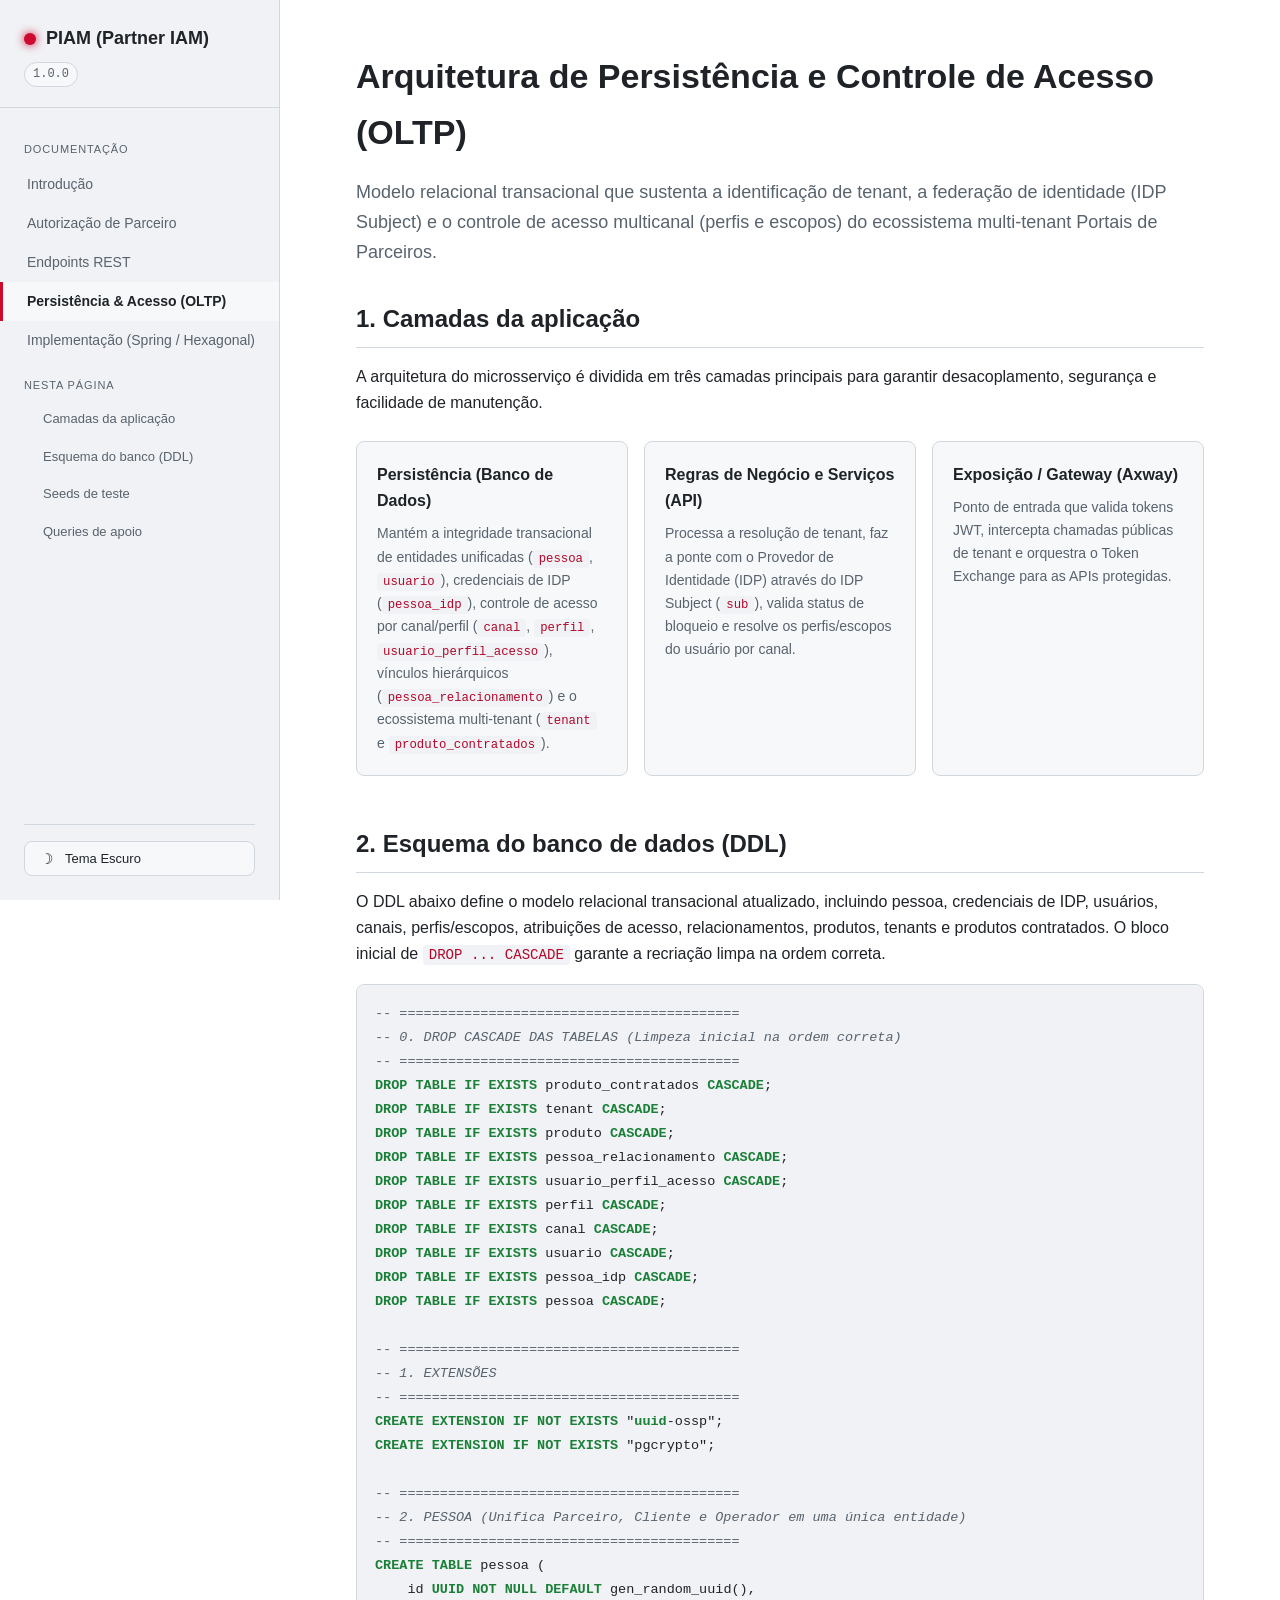
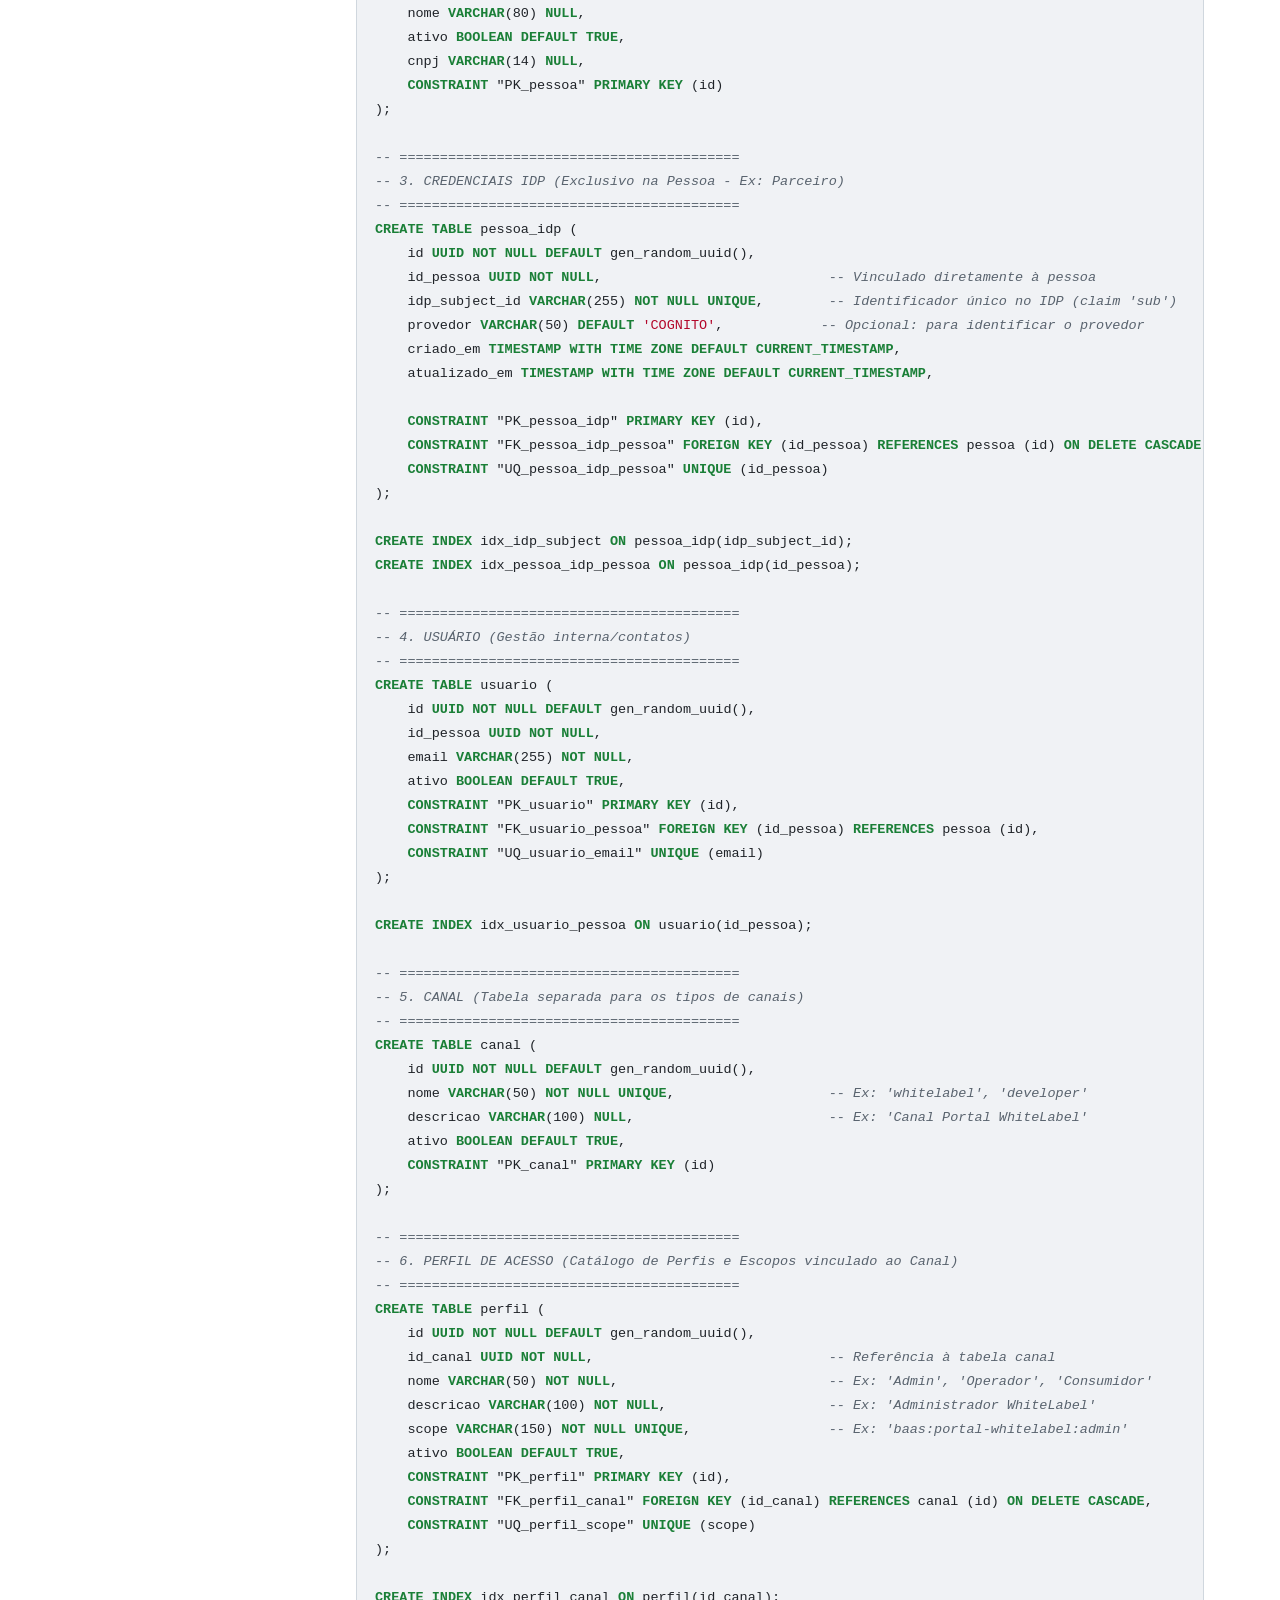
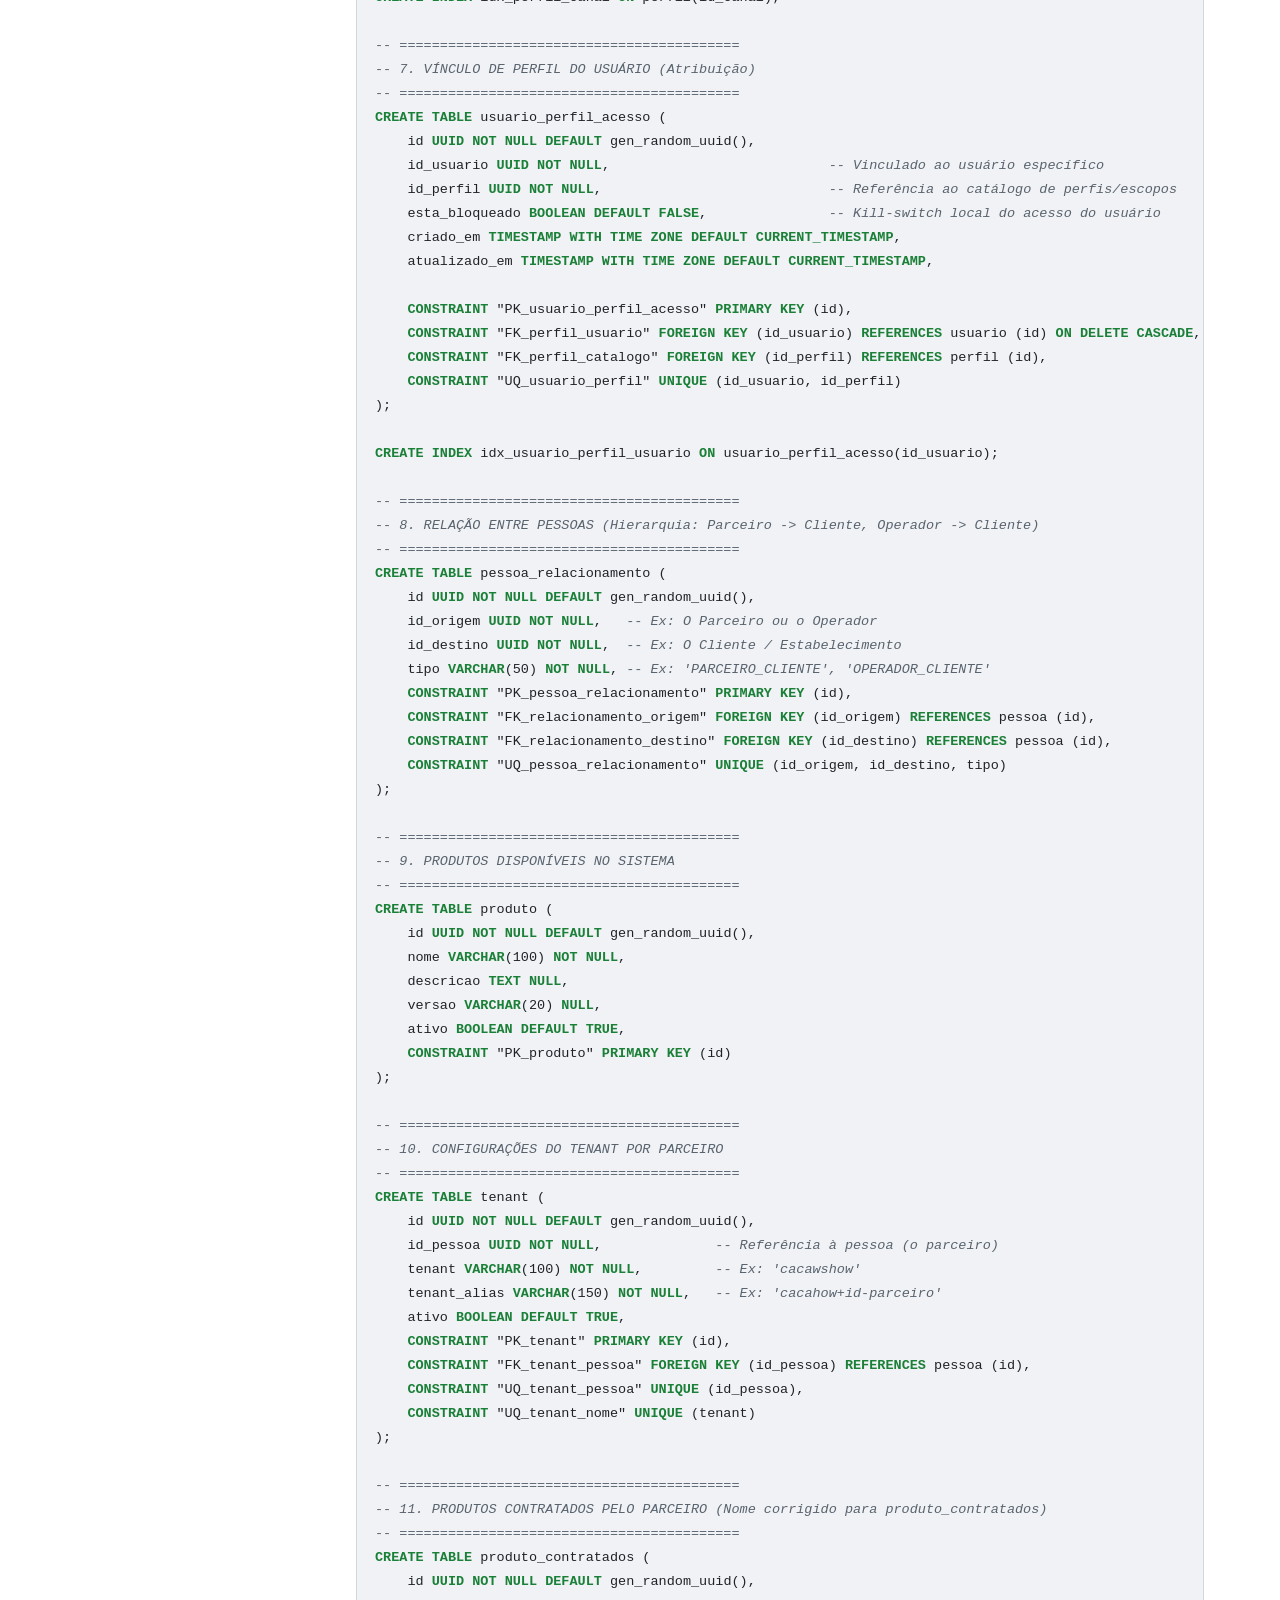
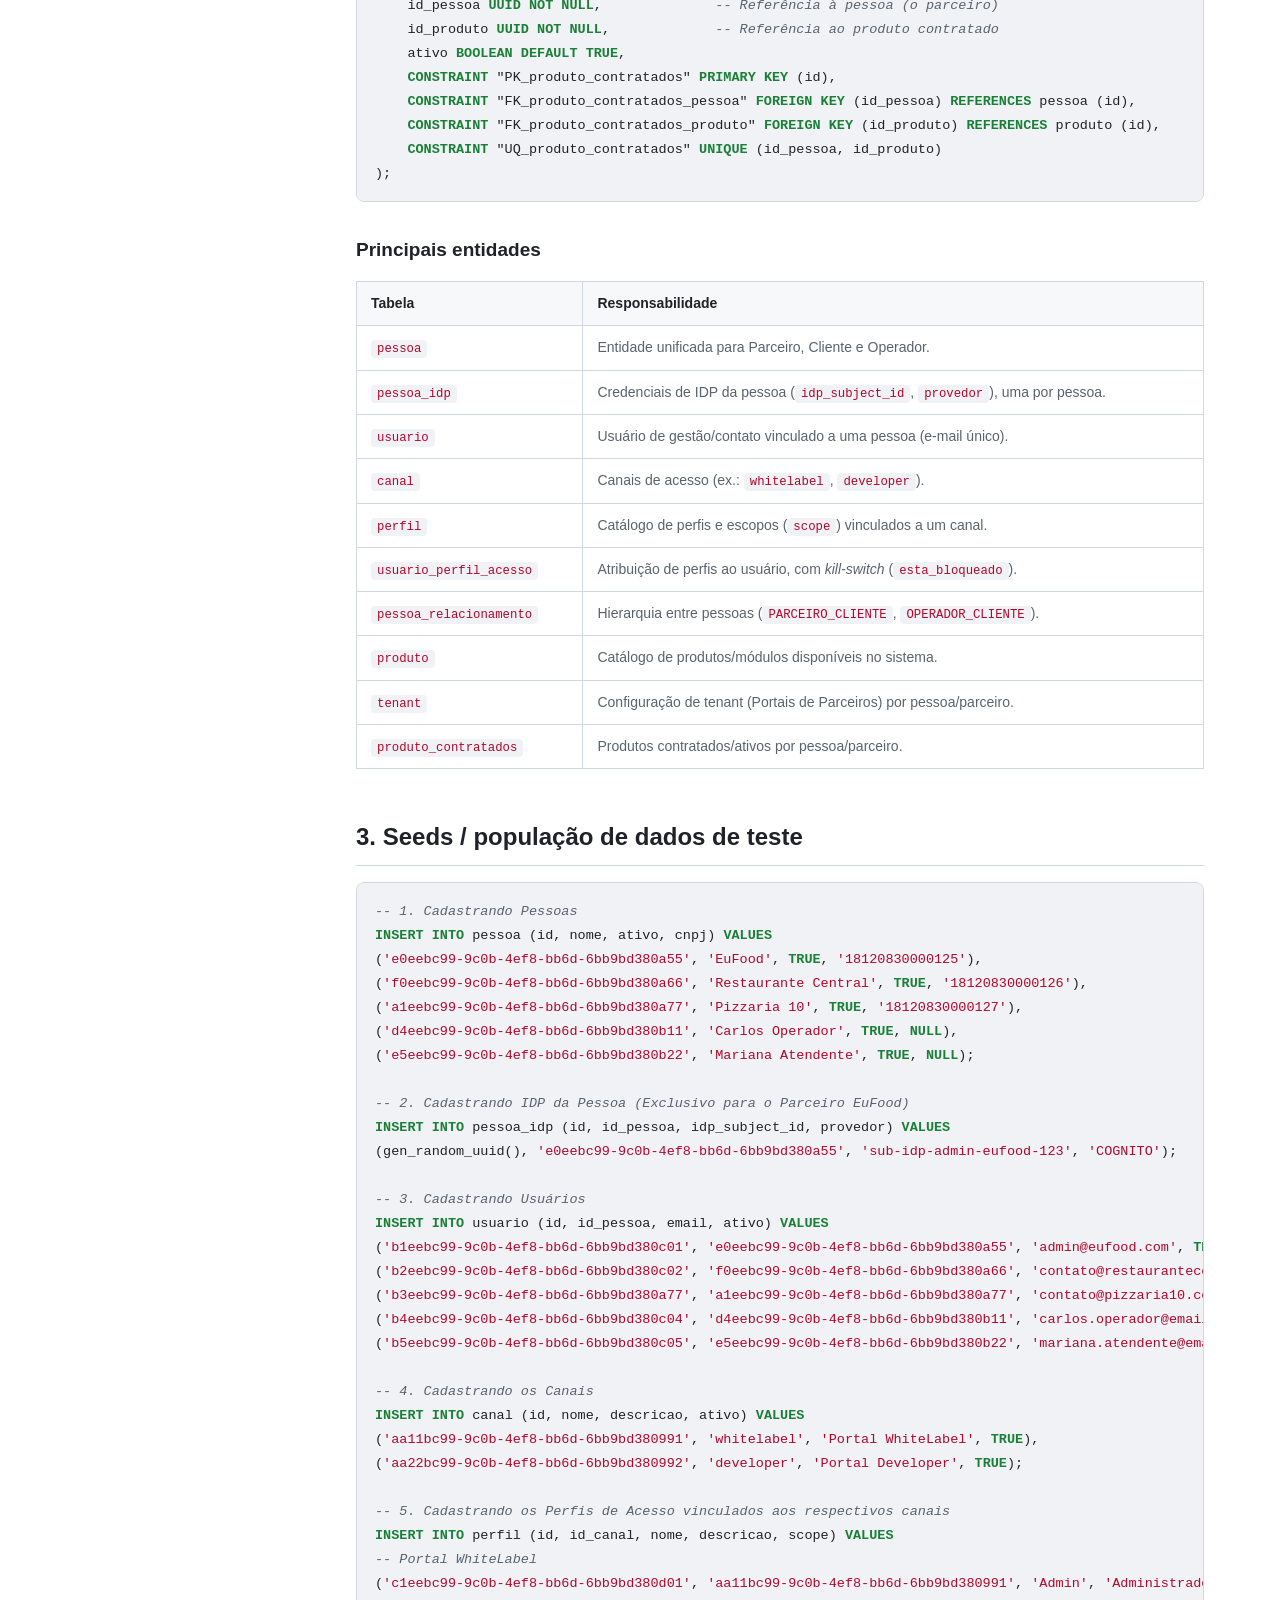
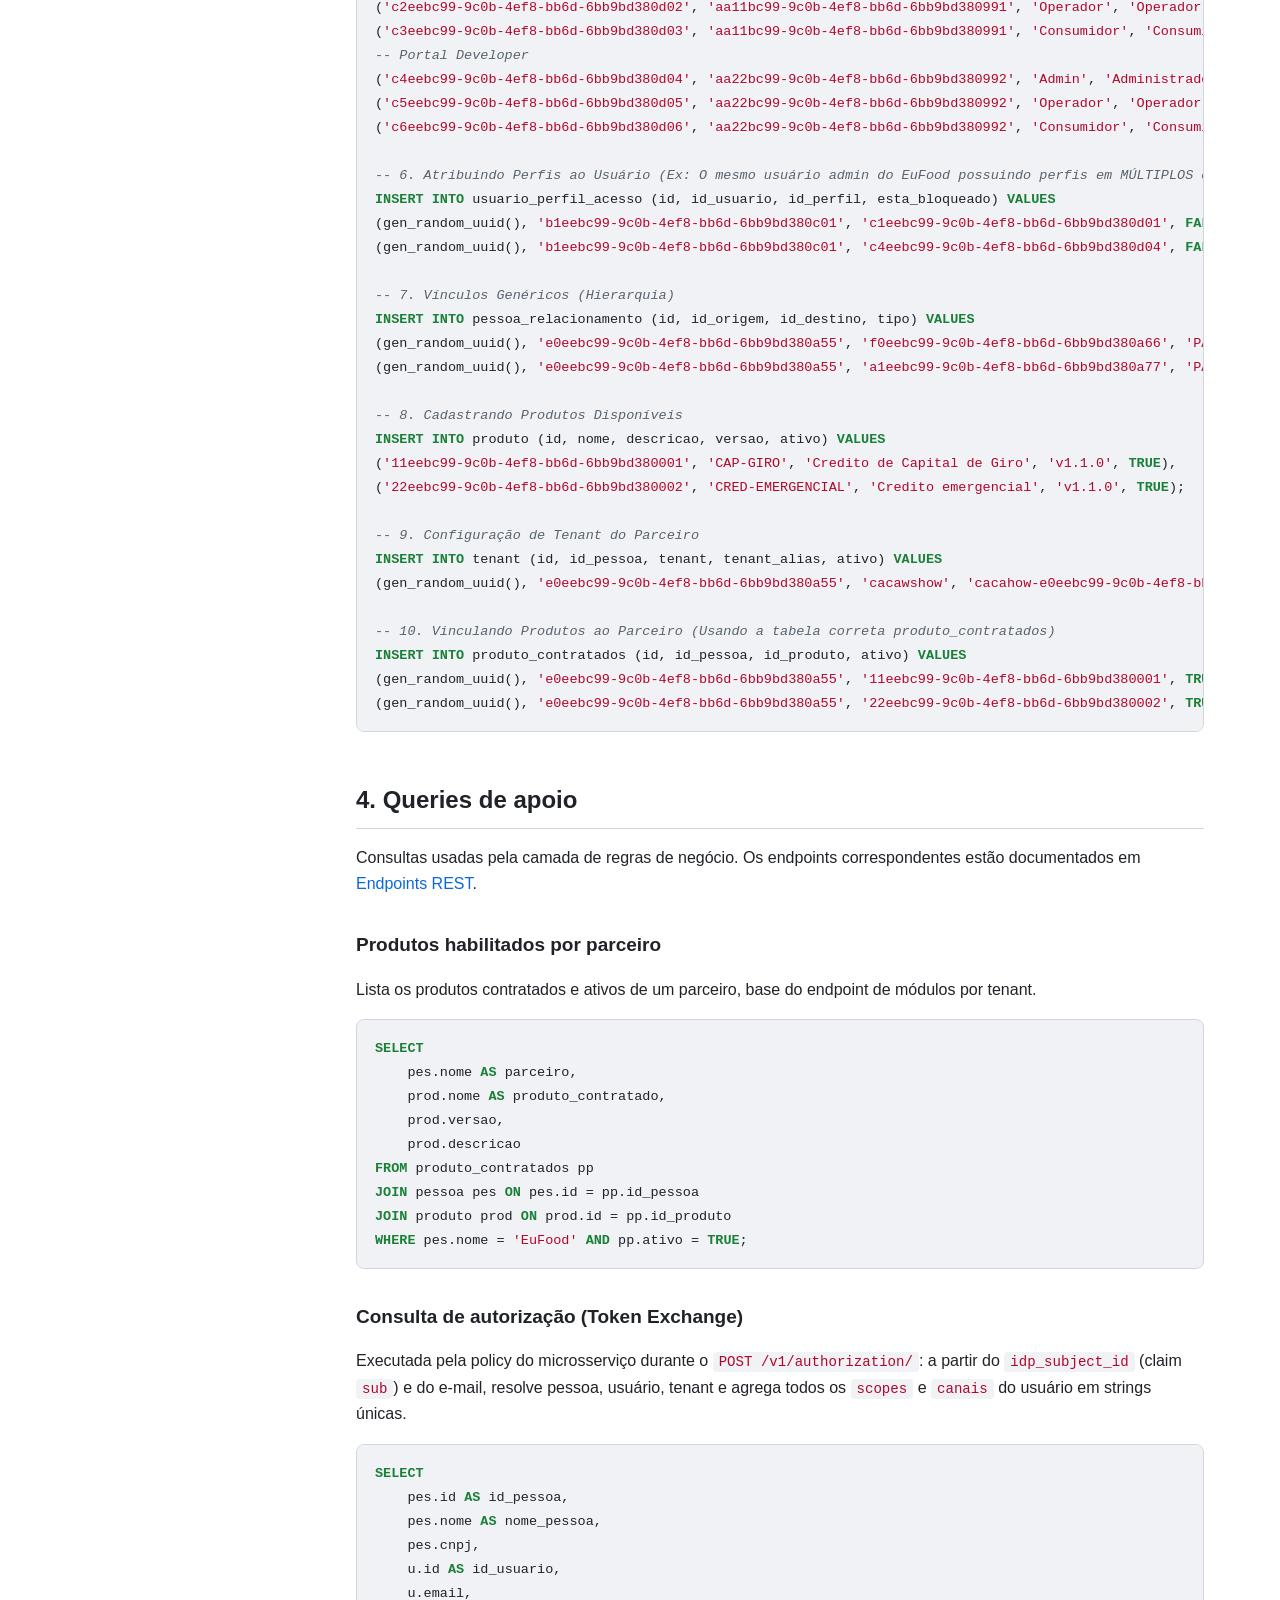
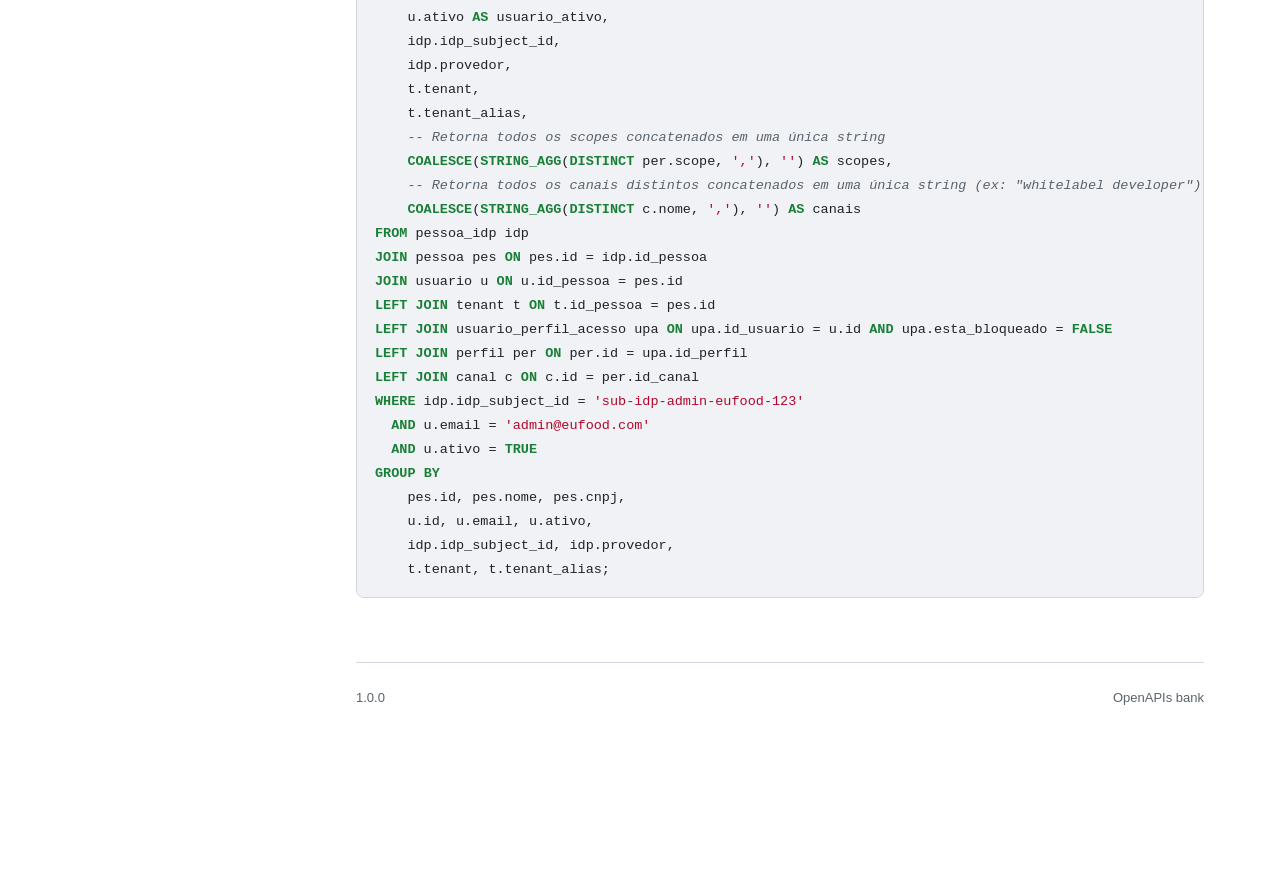
==== arquitetura.html @ 302bf830 "FEAT(INIT)" ====
<!DOCTYPE html>
<html lang="pt-BR">
<head>
    <meta charset="UTF-8">
    <meta name="viewport" content="width=device-width, initial-scale=1.0">
    <title>PIAM (Partner IAM) · Persistência &amp; Acesso (OLTP)</title>
    <script>
        (function () {
            try {
                var t = localStorage.getItem("piam-theme");
                if (!t) t = window.matchMedia("(prefers-color-scheme: dark)").matches ? "dark" : "light";
                document.documentElement.setAttribute("data-theme", t);
            } catch (e) {
                document.documentElement.setAttribute("data-theme", "dark");
            }
        })();
    </script>
    <link rel="stylesheet" href="assets/style.css">
</head>
<body>
<div class="layout">

    <!-- ================= SIDEBAR ================= -->
    <aside class="sidebar">
        <div class="brand">
            <h1><span class="dot"></span> PIAM (Partner IAM)</h1>
            <span class="ver">1.0.0</span>
        </div>
        <nav>
            <div class="group-title">Documentação</div>
            <a href="index.html">Introdução</a>
            <a href="autorizacao.html">Autorização de Parceiro</a>
            <a href="endpoints.html">Endpoints REST</a>
            <a href="arquitetura.html" class="active">Persistência &amp; Acesso (OLTP)</a>
            <a href="implementacao.html">Implementação (Spring / Hexagonal)</a>

            <div class="group-title">Nesta página</div>
            <a href="#camadas" class="sub">Camadas da aplicação</a>
            <a href="#persistencia" class="sub">Esquema do banco (DDL)</a>
            <a href="#seeds" class="sub">Seeds de teste</a>
            <a href="#queries" class="sub">Queries de apoio</a>
        </nav>
        <div class="theme-switch">
            <button type="button" class="theme-toggle" data-theme-toggle aria-pressed="false">
                <span class="icon" data-theme-icon aria-hidden="true">&#9790;</span>
                <span class="label">Tema <span data-theme-label>Escuro</span></span>
            </button>
        </div>
    </aside>

    <!-- ================= CONTEÚDO ================= -->
    <main class="content">
        <h1>Arquitetura de Persistência e Controle de Acesso (OLTP)</h1>
        <p class="lead">
            Modelo relacional transacional que sustenta a identificação de tenant, a federação de
            identidade (IDP Subject) e o controle de acesso multicanal (perfis e escopos) do
            ecossistema multi-tenant Portais de Parceiros.
        </p>

        <!-- ---------- Camadas ---------- -->
        <h2 id="camadas">1. Camadas da aplicação</h2>
        <p>
            A arquitetura do microsserviço é dividida em três camadas principais para garantir
            desacoplamento, segurança e facilidade de manutenção.
        </p>
        <div class="cards">
            <div class="card">
                <h3>Persistência (Banco de Dados)</h3>
                <p>Mantém a integridade transacional de entidades unificadas
                (<code>pessoa</code>, <code>usuario</code>), credenciais de IDP
                (<code>pessoa_idp</code>), controle de acesso por canal/perfil
                (<code>canal</code>, <code>perfil</code>, <code>usuario_perfil_acesso</code>),
                vínculos hierárquicos (<code>pessoa_relacionamento</code>) e o ecossistema
                multi-tenant (<code>tenant</code> e <code>produto_contratados</code>).</p>
            </div>
            <div class="card">
                <h3>Regras de Negócio e Serviços (API)</h3>
                <p>Processa a resolução de tenant, faz a ponte com o Provedor de Identidade (IDP)
                através do IDP Subject (<code>sub</code>), valida status de bloqueio e resolve os
                perfis/escopos do usuário por canal.</p>
            </div>
            <div class="card">
                <h3>Exposição / Gateway (Axway)</h3>
                <p>Ponto de entrada que valida tokens JWT, intercepta chamadas públicas de tenant e
                orquestra o Token Exchange para as APIs protegidas.</p>
            </div>
        </div>

        <!-- ---------- DDL ---------- -->
        <h2 id="persistencia">2. Esquema do banco de dados (DDL)</h2>
        <p>
            O DDL abaixo define o modelo relacional transacional atualizado, incluindo pessoa,
            credenciais de IDP, usuários, canais, perfis/escopos, atribuições de acesso,
            relacionamentos, produtos, tenants e produtos contratados. O bloco inicial de
            <code>DROP ... CASCADE</code> garante a recriação limpa na ordem correta.
        </p>
        <pre><code class="language-sql">-- ==========================================
-- 0. DROP CASCADE DAS TABELAS (Limpeza inicial na ordem correta)
-- ==========================================
DROP TABLE IF EXISTS produto_contratados CASCADE;
DROP TABLE IF EXISTS tenant CASCADE;
DROP TABLE IF EXISTS produto CASCADE;
DROP TABLE IF EXISTS pessoa_relacionamento CASCADE;
DROP TABLE IF EXISTS usuario_perfil_acesso CASCADE;
DROP TABLE IF EXISTS perfil CASCADE;
DROP TABLE IF EXISTS canal CASCADE;
DROP TABLE IF EXISTS usuario CASCADE;
DROP TABLE IF EXISTS pessoa_idp CASCADE;
DROP TABLE IF EXISTS pessoa CASCADE;

-- ==========================================
-- 1. EXTENSÕES
-- ==========================================
CREATE EXTENSION IF NOT EXISTS "uuid-ossp";
CREATE EXTENSION IF NOT EXISTS "pgcrypto";

-- ==========================================
-- 2. PESSOA (Unifica Parceiro, Cliente e Operador em uma única entidade)
-- ==========================================
CREATE TABLE pessoa (
    id UUID NOT NULL DEFAULT gen_random_uuid(),
    nome VARCHAR(80) NULL,
    ativo BOOLEAN DEFAULT TRUE,
    cnpj VARCHAR(14) NULL,
    CONSTRAINT "PK_pessoa" PRIMARY KEY (id)
);

-- ==========================================
-- 3. CREDENCIAIS IDP (Exclusivo na Pessoa - Ex: Parceiro)
-- ==========================================
CREATE TABLE pessoa_idp (
    id UUID NOT NULL DEFAULT gen_random_uuid(),
    id_pessoa UUID NOT NULL,                            -- Vinculado diretamente à pessoa
    idp_subject_id VARCHAR(255) NOT NULL UNIQUE,        -- Identificador único no IDP (claim 'sub')
    provedor VARCHAR(50) DEFAULT 'COGNITO',            -- Opcional: para identificar o provedor
    criado_em TIMESTAMP WITH TIME ZONE DEFAULT CURRENT_TIMESTAMP,
    atualizado_em TIMESTAMP WITH TIME ZONE DEFAULT CURRENT_TIMESTAMP,

    CONSTRAINT "PK_pessoa_idp" PRIMARY KEY (id),
    CONSTRAINT "FK_pessoa_idp_pessoa" FOREIGN KEY (id_pessoa) REFERENCES pessoa (id) ON DELETE CASCADE,
    CONSTRAINT "UQ_pessoa_idp_pessoa" UNIQUE (id_pessoa)
);

CREATE INDEX idx_idp_subject ON pessoa_idp(idp_subject_id);
CREATE INDEX idx_pessoa_idp_pessoa ON pessoa_idp(id_pessoa);

-- ==========================================
-- 4. USUÁRIO (Gestão interna/contatos)
-- ==========================================
CREATE TABLE usuario (
    id UUID NOT NULL DEFAULT gen_random_uuid(),
    id_pessoa UUID NOT NULL,
    email VARCHAR(255) NOT NULL,
    ativo BOOLEAN DEFAULT TRUE,
    CONSTRAINT "PK_usuario" PRIMARY KEY (id),
    CONSTRAINT "FK_usuario_pessoa" FOREIGN KEY (id_pessoa) REFERENCES pessoa (id),
    CONSTRAINT "UQ_usuario_email" UNIQUE (email)
);

CREATE INDEX idx_usuario_pessoa ON usuario(id_pessoa);

-- ==========================================
-- 5. CANAL (Tabela separada para os tipos de canais)
-- ==========================================
CREATE TABLE canal (
    id UUID NOT NULL DEFAULT gen_random_uuid(),
    nome VARCHAR(50) NOT NULL UNIQUE,                   -- Ex: 'whitelabel', 'developer'
    descricao VARCHAR(100) NULL,                        -- Ex: 'Canal Portal WhiteLabel'
    ativo BOOLEAN DEFAULT TRUE,
    CONSTRAINT "PK_canal" PRIMARY KEY (id)
);

-- ==========================================
-- 6. PERFIL DE ACESSO (Catálogo de Perfis e Escopos vinculado ao Canal)
-- ==========================================
CREATE TABLE perfil (
    id UUID NOT NULL DEFAULT gen_random_uuid(),
    id_canal UUID NOT NULL,                             -- Referência à tabela canal
    nome VARCHAR(50) NOT NULL,                          -- Ex: 'Admin', 'Operador', 'Consumidor'
    descricao VARCHAR(100) NOT NULL,                    -- Ex: 'Administrador WhiteLabel'
    scope VARCHAR(150) NOT NULL UNIQUE,                 -- Ex: 'baas:portal-whitelabel:admin'
    ativo BOOLEAN DEFAULT TRUE,
    CONSTRAINT "PK_perfil" PRIMARY KEY (id),
    CONSTRAINT "FK_perfil_canal" FOREIGN KEY (id_canal) REFERENCES canal (id) ON DELETE CASCADE,
    CONSTRAINT "UQ_perfil_scope" UNIQUE (scope)
);

CREATE INDEX idx_perfil_canal ON perfil(id_canal);

-- ==========================================
-- 7. VÍNCULO DE PERFIL DO USUÁRIO (Atribuição)
-- ==========================================
CREATE TABLE usuario_perfil_acesso (
    id UUID NOT NULL DEFAULT gen_random_uuid(),
    id_usuario UUID NOT NULL,                           -- Vinculado ao usuário específico
    id_perfil UUID NOT NULL,                            -- Referência ao catálogo de perfis/escopos
    esta_bloqueado BOOLEAN DEFAULT FALSE,               -- Kill-switch local do acesso do usuário
    criado_em TIMESTAMP WITH TIME ZONE DEFAULT CURRENT_TIMESTAMP,
    atualizado_em TIMESTAMP WITH TIME ZONE DEFAULT CURRENT_TIMESTAMP,

    CONSTRAINT "PK_usuario_perfil_acesso" PRIMARY KEY (id),
    CONSTRAINT "FK_perfil_usuario" FOREIGN KEY (id_usuario) REFERENCES usuario (id) ON DELETE CASCADE,
    CONSTRAINT "FK_perfil_catalogo" FOREIGN KEY (id_perfil) REFERENCES perfil (id),
    CONSTRAINT "UQ_usuario_perfil" UNIQUE (id_usuario, id_perfil)
);

CREATE INDEX idx_usuario_perfil_usuario ON usuario_perfil_acesso(id_usuario);

-- ==========================================
-- 8. RELAÇÃO ENTRE PESSOAS (Hierarquia: Parceiro -> Cliente, Operador -> Cliente)
-- ==========================================
CREATE TABLE pessoa_relacionamento (
    id UUID NOT NULL DEFAULT gen_random_uuid(),
    id_origem UUID NOT NULL,   -- Ex: O Parceiro ou o Operador
    id_destino UUID NOT NULL,  -- Ex: O Cliente / Estabelecimento
    tipo VARCHAR(50) NOT NULL, -- Ex: 'PARCEIRO_CLIENTE', 'OPERADOR_CLIENTE'
    CONSTRAINT "PK_pessoa_relacionamento" PRIMARY KEY (id),
    CONSTRAINT "FK_relacionamento_origem" FOREIGN KEY (id_origem) REFERENCES pessoa (id),
    CONSTRAINT "FK_relacionamento_destino" FOREIGN KEY (id_destino) REFERENCES pessoa (id),
    CONSTRAINT "UQ_pessoa_relacionamento" UNIQUE (id_origem, id_destino, tipo)
);

-- ==========================================
-- 9. PRODUTOS DISPONÍVEIS NO SISTEMA
-- ==========================================
CREATE TABLE produto (
    id UUID NOT NULL DEFAULT gen_random_uuid(),
    nome VARCHAR(100) NOT NULL,
    descricao TEXT NULL,
    versao VARCHAR(20) NULL,
    ativo BOOLEAN DEFAULT TRUE,
    CONSTRAINT "PK_produto" PRIMARY KEY (id)
);

-- ==========================================
-- 10. CONFIGURAÇÕES DO TENANT POR PARCEIRO
-- ==========================================
CREATE TABLE tenant (
    id UUID NOT NULL DEFAULT gen_random_uuid(),
    id_pessoa UUID NOT NULL,              -- Referência à pessoa (o parceiro)
    tenant VARCHAR(100) NOT NULL,         -- Ex: 'cacawshow'
    tenant_alias VARCHAR(150) NOT NULL,   -- Ex: 'cacahow+id-parceiro'
    ativo BOOLEAN DEFAULT TRUE,
    CONSTRAINT "PK_tenant" PRIMARY KEY (id),
    CONSTRAINT "FK_tenant_pessoa" FOREIGN KEY (id_pessoa) REFERENCES pessoa (id),
    CONSTRAINT "UQ_tenant_pessoa" UNIQUE (id_pessoa),
    CONSTRAINT "UQ_tenant_nome" UNIQUE (tenant)
);

-- ==========================================
-- 11. PRODUTOS CONTRATADOS PELO PARCEIRO (Nome corrigido para produto_contratados)
-- ==========================================
CREATE TABLE produto_contratados (
    id UUID NOT NULL DEFAULT gen_random_uuid(),
    id_pessoa UUID NOT NULL,              -- Referência à pessoa (o parceiro)
    id_produto UUID NOT NULL,             -- Referência ao produto contratado
    ativo BOOLEAN DEFAULT TRUE,
    CONSTRAINT "PK_produto_contratados" PRIMARY KEY (id),
    CONSTRAINT "FK_produto_contratados_pessoa" FOREIGN KEY (id_pessoa) REFERENCES pessoa (id),
    CONSTRAINT "FK_produto_contratados_produto" FOREIGN KEY (id_produto) REFERENCES produto (id),
    CONSTRAINT "UQ_produto_contratados" UNIQUE (id_pessoa, id_produto)
);</code></pre>

        <h3>Principais entidades</h3>
        <table>
            <thead><tr><th>Tabela</th><th>Responsabilidade</th></tr></thead>
            <tbody>
                <tr><td><code>pessoa</code></td><td>Entidade unificada para Parceiro, Cliente e Operador.</td></tr>
                <tr><td><code>pessoa_idp</code></td><td>Credenciais de IDP da pessoa (<code>idp_subject_id</code>, <code>provedor</code>), uma por pessoa.</td></tr>
                <tr><td><code>usuario</code></td><td>Usuário de gestão/contato vinculado a uma pessoa (e-mail único).</td></tr>
                <tr><td><code>canal</code></td><td>Canais de acesso (ex.: <code>whitelabel</code>, <code>developer</code>).</td></tr>
                <tr><td><code>perfil</code></td><td>Catálogo de perfis e escopos (<code>scope</code>) vinculados a um canal.</td></tr>
                <tr><td><code>usuario_perfil_acesso</code></td><td>Atribuição de perfis ao usuário, com <em>kill-switch</em> (<code>esta_bloqueado</code>).</td></tr>
                <tr><td><code>pessoa_relacionamento</code></td><td>Hierarquia entre pessoas (<code>PARCEIRO_CLIENTE</code>, <code>OPERADOR_CLIENTE</code>).</td></tr>
                <tr><td><code>produto</code></td><td>Catálogo de produtos/módulos disponíveis no sistema.</td></tr>
                <tr><td><code>tenant</code></td><td>Configuração de tenant (Portais de Parceiros) por pessoa/parceiro.</td></tr>
                <tr><td><code>produto_contratados</code></td><td>Produtos contratados/ativos por pessoa/parceiro.</td></tr>
            </tbody>
        </table>

        <!-- ---------- Seeds ---------- -->
        <h2 id="seeds">3. Seeds / população de dados de teste</h2>
        <pre><code class="language-sql">-- 1. Cadastrando Pessoas
INSERT INTO pessoa (id, nome, ativo, cnpj) VALUES
('e0eebc99-9c0b-4ef8-bb6d-6bb9bd380a55', 'EuFood', TRUE, '18120830000125'),
('f0eebc99-9c0b-4ef8-bb6d-6bb9bd380a66', 'Restaurante Central', TRUE, '18120830000126'),
('a1eebc99-9c0b-4ef8-bb6d-6bb9bd380a77', 'Pizzaria 10', TRUE, '18120830000127'),
('d4eebc99-9c0b-4ef8-bb6d-6bb9bd380b11', 'Carlos Operador', TRUE, NULL),
('e5eebc99-9c0b-4ef8-bb6d-6bb9bd380b22', 'Mariana Atendente', TRUE, NULL);

-- 2. Cadastrando IDP da Pessoa (Exclusivo para o Parceiro EuFood)
INSERT INTO pessoa_idp (id, id_pessoa, idp_subject_id, provedor) VALUES
(gen_random_uuid(), 'e0eebc99-9c0b-4ef8-bb6d-6bb9bd380a55', 'sub-idp-admin-eufood-123', 'COGNITO');

-- 3. Cadastrando Usuários
INSERT INTO usuario (id, id_pessoa, email, ativo) VALUES
('b1eebc99-9c0b-4ef8-bb6d-6bb9bd380c01', 'e0eebc99-9c0b-4ef8-bb6d-6bb9bd380a55', 'admin@eufood.com', TRUE),
('b2eebc99-9c0b-4ef8-bb6d-6bb9bd380c02', 'f0eebc99-9c0b-4ef8-bb6d-6bb9bd380a66', 'contato@restaurantecentral.com', TRUE),
('b3eebc99-9c0b-4ef8-bb6d-6bb9bd380a77', 'a1eebc99-9c0b-4ef8-bb6d-6bb9bd380a77', 'contato@pizzaria10.com', TRUE),
('b4eebc99-9c0b-4ef8-bb6d-6bb9bd380c04', 'd4eebc99-9c0b-4ef8-bb6d-6bb9bd380b11', 'carlos.operador@email.com', TRUE),
('b5eebc99-9c0b-4ef8-bb6d-6bb9bd380c05', 'e5eebc99-9c0b-4ef8-bb6d-6bb9bd380b22', 'mariana.atendente@email.com', TRUE);

-- 4. Cadastrando os Canais
INSERT INTO canal (id, nome, descricao, ativo) VALUES
('aa11bc99-9c0b-4ef8-bb6d-6bb9bd380991', 'whitelabel', 'Portal WhiteLabel', TRUE),
('aa22bc99-9c0b-4ef8-bb6d-6bb9bd380992', 'developer', 'Portal Developer', TRUE);

-- 5. Cadastrando os Perfis de Acesso vinculados aos respectivos canais
INSERT INTO perfil (id, id_canal, nome, descricao, scope) VALUES
-- Portal WhiteLabel
('c1eebc99-9c0b-4ef8-bb6d-6bb9bd380d01', 'aa11bc99-9c0b-4ef8-bb6d-6bb9bd380991', 'Admin', 'Administrador WhiteLabel', 'baas:portal-whitelabel:admin'),
('c2eebc99-9c0b-4ef8-bb6d-6bb9bd380d02', 'aa11bc99-9c0b-4ef8-bb6d-6bb9bd380991', 'Operador', 'Operador WhiteLabel', 'baas:portal-whitelabel:operador'),
('c3eebc99-9c0b-4ef8-bb6d-6bb9bd380d03', 'aa11bc99-9c0b-4ef8-bb6d-6bb9bd380991', 'Consumidor', 'ConsumidorWhiteLabel', 'baas:portal-whitelabel:consumer'),
-- Portal Developer
('c4eebc99-9c0b-4ef8-bb6d-6bb9bd380d04', 'aa22bc99-9c0b-4ef8-bb6d-6bb9bd380992', 'Admin', 'Administrador developer', 'baas:portal-developer:admin'),
('c5eebc99-9c0b-4ef8-bb6d-6bb9bd380d05', 'aa22bc99-9c0b-4ef8-bb6d-6bb9bd380992', 'Operador', 'Operador developer', 'baas:portal-developer:developer'),
('c6eebc99-9c0b-4ef8-bb6d-6bb9bd380d06', 'aa22bc99-9c0b-4ef8-bb6d-6bb9bd380992', 'Consumidor', 'ConsumidorWhiteLabel', 'baas:portal-developer:consumer');

-- 6. Atribuindo Perfis ao Usuário (Ex: O mesmo usuário admin do EuFood possuindo perfis em MÚLTIPLOS canais)
INSERT INTO usuario_perfil_acesso (id, id_usuario, id_perfil, esta_bloqueado) VALUES
(gen_random_uuid(), 'b1eebc99-9c0b-4ef8-bb6d-6bb9bd380c01', 'c1eebc99-9c0b-4ef8-bb6d-6bb9bd380d01', FALSE), -- Admin WhiteLabel
(gen_random_uuid(), 'b1eebc99-9c0b-4ef8-bb6d-6bb9bd380c01', 'c4eebc99-9c0b-4ef8-bb6d-6bb9bd380d04', FALSE); -- Admin Developer

-- 7. Vínculos Genéricos (Hierarquia)
INSERT INTO pessoa_relacionamento (id, id_origem, id_destino, tipo) VALUES
(gen_random_uuid(), 'e0eebc99-9c0b-4ef8-bb6d-6bb9bd380a55', 'f0eebc99-9c0b-4ef8-bb6d-6bb9bd380a66', 'PARCEIRO_CLIENTE'),
(gen_random_uuid(), 'e0eebc99-9c0b-4ef8-bb6d-6bb9bd380a55', 'a1eebc99-9c0b-4ef8-bb6d-6bb9bd380a77', 'PARCEIRO_CLIENTE');

-- 8. Cadastrando Produtos Disponíveis
INSERT INTO produto (id, nome, descricao, versao, ativo) VALUES
('11eebc99-9c0b-4ef8-bb6d-6bb9bd380001', 'CAP-GIRO', 'Credito de Capital de Giro', 'v1.1.0', TRUE),
('22eebc99-9c0b-4ef8-bb6d-6bb9bd380002', 'CRED-EMERGENCIAL', 'Credito emergencial', 'v1.1.0', TRUE);

-- 9. Configuração de Tenant do Parceiro
INSERT INTO tenant (id, id_pessoa, tenant, tenant_alias, ativo) VALUES
(gen_random_uuid(), 'e0eebc99-9c0b-4ef8-bb6d-6bb9bd380a55', 'cacawshow', 'cacahow-e0eebc99-9c0b-4ef8-bb6d-6bb9bd380a55', TRUE);

-- 10. Vinculando Produtos ao Parceiro (Usando a tabela correta produto_contratados)
INSERT INTO produto_contratados (id, id_pessoa, id_produto, ativo) VALUES
(gen_random_uuid(), 'e0eebc99-9c0b-4ef8-bb6d-6bb9bd380a55', '11eebc99-9c0b-4ef8-bb6d-6bb9bd380001', TRUE),
(gen_random_uuid(), 'e0eebc99-9c0b-4ef8-bb6d-6bb9bd380a55', '22eebc99-9c0b-4ef8-bb6d-6bb9bd380002', TRUE);</code></pre>

        <!-- ---------- Queries ---------- -->
        <h2 id="queries">4. Queries de apoio</h2>
        <p>
            Consultas usadas pela camada de regras de negócio. Os endpoints correspondentes estão
            documentados em <a href="endpoints.html#infra">Endpoints REST</a>.
        </p>

        <h3>Produtos habilitados por parceiro</h3>
        <p>
            Lista os produtos contratados e ativos de um parceiro, base do endpoint de módulos por
            tenant.
        </p>
        <pre><code class="language-sql">SELECT
    pes.nome AS parceiro,
    prod.nome AS produto_contratado,
    prod.versao,
    prod.descricao
FROM produto_contratados pp
JOIN pessoa pes ON pes.id = pp.id_pessoa
JOIN produto prod ON prod.id = pp.id_produto
WHERE pes.nome = 'EuFood' AND pp.ativo = TRUE;</code></pre>

        <h3>Consulta de autorização (Token Exchange)</h3>
        <p>
            Executada pela policy do microsserviço durante o
            <code>POST /v1/authorization/</code>: a partir do <code>idp_subject_id</code>
            (claim <code>sub</code>) e do e-mail, resolve pessoa, usuário, tenant e agrega todos os
            <code>scopes</code> e <code>canais</code> do usuário em strings únicas.
        </p>
        <pre><code class="language-sql">SELECT
    pes.id AS id_pessoa,
    pes.nome AS nome_pessoa,
    pes.cnpj,
    u.id AS id_usuario,
    u.email,
    u.ativo AS usuario_ativo,
    idp.idp_subject_id,
    idp.provedor,
    t.tenant,
    t.tenant_alias,
    -- Retorna todos os scopes concatenados em uma única string
    COALESCE(STRING_AGG(DISTINCT per.scope, ','), '') AS scopes,
    -- Retorna todos os canais distintos concatenados em uma única string (ex: "whitelabel developer")
    COALESCE(STRING_AGG(DISTINCT c.nome, ','), '') AS canais
FROM pessoa_idp idp
JOIN pessoa pes ON pes.id = idp.id_pessoa
JOIN usuario u ON u.id_pessoa = pes.id
LEFT JOIN tenant t ON t.id_pessoa = pes.id
LEFT JOIN usuario_perfil_acesso upa ON upa.id_usuario = u.id AND upa.esta_bloqueado = FALSE
LEFT JOIN perfil per ON per.id = upa.id_perfil
LEFT JOIN canal c ON c.id = per.id_canal
WHERE idp.idp_subject_id = 'sub-idp-admin-eufood-123'
  AND u.email = 'admin@eufood.com'
  AND u.ativo = TRUE
GROUP BY
    pes.id, pes.nome, pes.cnpj,
    u.id, u.email, u.ativo,
    idp.idp_subject_id, idp.provedor,
    t.tenant, t.tenant_alias;</code></pre>

        <footer class="docfooter">
            <span>1.0.0</span>
            <span>OpenAPIs bank</span>
        </footer>
    </main>
</div>
<script src="assets/theme.js"></script>
<script src="assets/sql-highlight.js"></script>
</body>
</html>
---- assets/style.css ----
/* ==========================================================================
   PIAM (Partner IAM) — documentacao
   Sidebar fixa. Temas dark/light via [data-theme]. Compartilhado por todas
   as paginas.
   ========================================================================== */

/* ---------- Tokens invariantes (nao mudam entre temas) ---------- */
:root {
    --sidebar-w: 280px;
    --radius: 8px;
    --font: -apple-system, BlinkMacSystemFont, "Segoe UI", Roboto, Helvetica, Arial, sans-serif;
    --mono: "SFMono-Regular", ui-monospace, "Cascadia Code", Consolas, "Liberation Mono", monospace;
    --transition: 0.2s ease;
}

/* ---------- Tema escuro (default) ---------- */
:root,
[data-theme="dark"] {
    --bg: #0d1117;
    --bg-elev: #161b22;
    --bg-sidebar: #010409;
    --border: #21262d;
    --text: #e6edf3;
    --text-muted: #8b949e;
    --accent: #cc092f;          /* vermelho bank */
    --accent-soft: #ff5470;
    --link: #58a6ff;
    --code-bg: #1c2128;
    --green: #3fb950;
    --yellow: #d29922;
    --blue: #388bfd;
    --purple: #a371f7;
    --shadow: 0 1px 3px rgba(0, 0, 0, 0.4);
    --callout-alpha: 0.08;
}

/* ---------- Tema claro ---------- */
[data-theme="light"] {
    --bg: #ffffff;
    --bg-elev: #f6f8fa;
    --bg-sidebar: #f0f2f5;
    --border: #d0d7de;
    --text: #1f2328;
    --text-muted: #59636e;
    --accent: #cc092f;          /* vermelho bank */
    --accent-soft: #b3072a;
    --link: #0969da;
    --code-bg: #f0f2f5;
    --green: #1a7f37;
    --yellow: #9a6700;
    --blue: #0969da;
    --purple: #8250df;
    --shadow: 0 1px 3px rgba(31, 35, 40, 0.12);
    --callout-alpha: 0.06;
}

* { box-sizing: border-box; }

html { scroll-behavior: smooth; }

body {
    margin: 0;
    background: var(--bg);
    color: var(--text);
    font-family: var(--font);
    font-size: 16px;
    line-height: 1.65;
    -webkit-font-smoothing: antialiased;
    transition: background var(--transition), color var(--transition);
}

a { color: var(--link); text-decoration: none; }
a:hover { text-decoration: underline; }

/* ---------- Layout ---------- */
.layout { display: flex; min-height: 100vh; }

/* ---------- Sidebar ---------- */
.sidebar {
    width: var(--sidebar-w);
    min-width: var(--sidebar-w);
    background: var(--bg-sidebar);
    border-right: 1px solid var(--border);
    padding: 24px 0;
    position: sticky;
    top: 0;
    height: 100vh;
    overflow-y: auto;
    transition: background var(--transition), border-color var(--transition);
    display: flex;
    flex-direction: column;
}

.sidebar .brand {
    padding: 0 24px 20px;
    border-bottom: 1px solid var(--border);
    margin-bottom: 16px;
}
.sidebar .brand h1 {
    font-size: 18px;
    margin: 0;
    display: flex;
    align-items: center;
    gap: 10px;
}
.sidebar .brand .dot {
    width: 12px; height: 12px; border-radius: 50%;
    background: var(--accent);
    box-shadow: 0 0 10px var(--accent);
}
.sidebar .brand .ver {
    display: inline-block;
    margin-top: 8px;
    font-size: 12px;
    color: var(--text-muted);
    font-family: var(--mono);
    background: var(--bg-elev);
    border: 1px solid var(--border);
    padding: 2px 8px;
    border-radius: 20px;
}

.sidebar nav .group-title {
    padding: 16px 24px 6px;
    font-size: 11px;
    letter-spacing: 0.08em;
    text-transform: uppercase;
    color: var(--text-muted);
}
.sidebar nav a {
    display: block;
    padding: 8px 24px;
    color: var(--text-muted);
    border-left: 3px solid transparent;
    font-size: 14px;
}
.sidebar nav a:hover {
    color: var(--text);
    background: var(--bg-elev);
    text-decoration: none;
}
.sidebar nav a.active {
    color: var(--text);
    border-left-color: var(--accent);
    background: var(--bg-elev);
    font-weight: 600;
}
.sidebar nav a.sub { padding-left: 40px; font-size: 13px; }

.sidebar nav { flex: 1; }

/* ---------- Theme toggle ---------- */
.theme-switch {
    margin: 16px 24px 0;
    padding-top: 16px;
    border-top: 1px solid var(--border);
}
.theme-toggle {
    display: flex;
    align-items: center;
    gap: 10px;
    width: 100%;
    padding: 9px 12px;
    background: var(--bg-elev);
    border: 1px solid var(--border);
    border-radius: var(--radius);
    color: var(--text);
    font-family: var(--font);
    font-size: 13px;
    cursor: pointer;
    transition: background var(--transition), border-color var(--transition), color var(--transition);
}
.theme-toggle:hover { border-color: var(--accent); }
.theme-toggle .icon {
    font-size: 15px;
    line-height: 1;
    width: 18px;
    text-align: center;
}
.theme-toggle .label { flex: 1; text-align: left; }

/* ---------- Content ---------- */
.content {
    flex: 1;
    padding: 48px 56px 96px;
    max-width: 960px;
    margin: 0 auto;
    width: 100%;
}

.content h1 { font-size: 34px; margin: 0 0 8px; }
.content h2 {
    font-size: 24px;
    margin: 48px 0 16px;
    padding-bottom: 8px;
    border-bottom: 1px solid var(--border);
}
.content h3 { font-size: 19px; margin: 32px 0 12px; }
.content p { color: var(--text); }
.content .lead { color: var(--text-muted); font-size: 18px; margin-bottom: 32px; }

.content ul, .content ol { padding-left: 22px; }
.content li { margin: 6px 0; }

/* ---------- Code ---------- */
code {
    font-family: var(--mono);
    font-size: 0.88em;
    background: var(--code-bg);
    padding: 2px 6px;
    border-radius: 4px;
    color: var(--accent-soft);
}
pre {
    background: var(--code-bg);
    border: 1px solid var(--border);
    border-radius: var(--radius);
    padding: 16px 18px;
    overflow-x: auto;
    line-height: 1.5;
}
pre code {
    background: none;
    padding: 0;
    color: var(--text);
    font-size: 13.5px;
}

/* ---------- Tables ---------- */
table {
    width: 100%;
    border-collapse: collapse;
    margin: 16px 0;
    font-size: 14px;
}
th, td {
    text-align: left;
    padding: 10px 14px;
    border: 1px solid var(--border);
    vertical-align: top;
}
th { background: var(--bg-elev); color: var(--text); font-weight: 600; }
td { color: var(--text-muted); }
td code { color: var(--accent-soft); }

/* ---------- Callouts ---------- */
.note {
    border-left: 4px solid var(--blue);
    background: color-mix(in srgb, var(--blue) 10%, transparent);
    padding: 12px 16px;
    border-radius: 0 var(--radius) var(--radius) 0;
    margin: 20px 0;
}
.note.warn { border-left-color: var(--yellow); background: color-mix(in srgb, var(--yellow) 10%, transparent); }
.note.tip  { border-left-color: var(--green);  background: color-mix(in srgb, var(--green) 10%, transparent); }
.note strong { color: var(--text); }

/* ---------- HTTP method badges ---------- */
.method {
    display: inline-block;
    font-family: var(--mono);
    font-size: 12px;
    font-weight: 700;
    padding: 3px 10px;
    border-radius: 5px;
    margin-right: 8px;
    color: #fff;
}
.method.get  { background: var(--blue); }
.method.post { background: var(--green); }
.method.put  { background: var(--yellow); color: #000; }
.method.del  { background: var(--accent); }

.endpoint {
    background: var(--bg-elev);
    border: 1px solid var(--border);
    border-radius: var(--radius);
    padding: 20px 24px;
    margin: 24px 0;
}
.endpoint .path {
    font-family: var(--mono);
    font-size: 15px;
    color: var(--text);
}

/* ---------- Status pills ---------- */
.pill {
    display: inline-block;
    font-family: var(--mono);
    font-size: 12px;
    padding: 2px 9px;
    border-radius: 20px;
    border: 1px solid var(--border);
    color: var(--text-muted);
}
.pill.ok   { color: var(--green);  border-color: var(--green); }
.pill.warn { color: var(--yellow); border-color: var(--yellow); }
.pill.err  { color: var(--accent-soft); border-color: var(--accent-soft); }
.pill.info { color: var(--blue);   border-color: var(--blue); }

/* ---------- Flow diagram ---------- */
.flow {
    display: flex;
    flex-direction: column;
    gap: 12px;
    margin: 24px 0;
}
.flow .step {
    display: flex;
    gap: 16px;
    align-items: flex-start;
    background: var(--bg-elev);
    border: 1px solid var(--border);
    border-radius: var(--radius);
    padding: 16px 18px;
}
.flow .step .num {
    flex: 0 0 32px;
    height: 32px; width: 32px;
    display: flex; align-items: center; justify-content: center;
    background: var(--accent);
    color: #fff;
    border-radius: 50%;
    font-weight: 700;
    font-family: var(--mono);
}
.flow .step .body h4 { margin: 2px 0 4px; font-size: 16px; }
.flow .step .body p { margin: 0; color: var(--text-muted); font-size: 14px; }
.flow .arrow { text-align: center; color: var(--text-muted); font-size: 20px; line-height: 0.4; }

/* ---------- Cards ---------- */
.cards { display: grid; grid-template-columns: repeat(auto-fit, minmax(220px, 1fr)); gap: 16px; margin: 24px 0; }
.card {
    background: var(--bg-elev);
    border: 1px solid var(--border);
    border-radius: var(--radius);
    padding: 20px;
    transition: background var(--transition), border-color var(--transition), box-shadow var(--transition), transform var(--transition);
}
.card:hover { box-shadow: var(--shadow); transform: translateY(-2px); }
.card h3 { margin: 0 0 8px; font-size: 16px; }
.card p { margin: 0; color: var(--text-muted); font-size: 14px; }

/* ---------- Footer ---------- */
.docfooter {
    margin-top: 64px;
    padding-top: 24px;
    border-top: 1px solid var(--border);
    color: var(--text-muted);
    font-size: 13px;
    display: flex;
    justify-content: space-between;
    flex-wrap: wrap;
    gap: 8px;
}

/* ---------- Responsive ---------- */
@media (max-width: 800px) {
    .layout { flex-direction: column; }
    .sidebar { width: 100%; min-width: 0; height: auto; position: relative; }
    .sidebar { height: auto; }
    .content { padding: 32px 20px 64px; }
}

/* ==========================================================================
   Componentes adicionais — referencias RFC, sequencia, arvore de pacotes
   ========================================================================== */

/* ---------- Referencias RFC ---------- */
.rfc-list { display: flex; flex-direction: column; gap: 12px; margin: 24px 0; }
.rfc {
    display: flex;
    gap: 16px;
    align-items: flex-start;
    background: var(--bg-elev);
    border: 1px solid var(--border);
    border-left: 4px solid var(--purple);
    border-radius: var(--radius);
    padding: 16px 18px;
    transition: background var(--transition), border-color var(--transition), box-shadow var(--transition);
}
.rfc:hover { box-shadow: var(--shadow); }
.rfc-badge {
    flex: 0 0 auto;
    align-self: flex-start;
    font-family: var(--mono);
    font-size: 12px;
    font-weight: 700;
    letter-spacing: 0.02em;
    color: #fff;
    background: var(--purple);
    padding: 4px 10px;
    border-radius: 6px;
    white-space: nowrap;
}
.rfc-body { flex: 1; }
.rfc-body h4 { margin: 2px 0 4px; font-size: 15px; }
.rfc-body h4 a { color: var(--text); }
.rfc-body p { margin: 0; color: var(--text-muted); font-size: 14px; }
.rfc-body .apply { margin-top: 6px; font-size: 13.5px; }
.rfc-body .apply strong { color: var(--text); }

/* ---------- Diagrama de sequencia textual ---------- */
.seq {
    margin: 24px 0;
    border: 1px solid var(--border);
    border-radius: var(--radius);
    overflow: hidden;
}
.seq .seq-row {
    display: grid;
    grid-template-columns: 28px 1fr;
    gap: 14px;
    align-items: baseline;
    padding: 12px 18px;
    border-bottom: 1px solid var(--border);
    background: var(--bg-elev);
    transition: background var(--transition), border-color var(--transition);
}
.seq .seq-row:last-child { border-bottom: 0; }
.seq .seq-n {
    font-family: var(--mono);
    font-size: 12px;
    font-weight: 700;
    color: var(--accent);
}
.seq .seq-msg { font-size: 14px; }
.seq .seq-msg .actor {
    font-family: var(--mono);
    font-size: 12.5px;
    color: var(--blue);
    font-weight: 600;
}
.seq .seq-msg .op { color: var(--text-muted); }
.seq .seq-note { display: block; margin-top: 3px; color: var(--text-muted); font-size: 13px; }

/* ---------- Arvore de pacotes ---------- */
pre.tree {
    background: var(--code-bg);
    border: 1px solid var(--border);
    border-radius: var(--radius);
    padding: 16px 18px;
    margin: 24px 0;
    overflow-x: auto;
    white-space: pre;
    font-family: var(--mono);
    font-size: 13.5px;
    line-height: 1.6;
    color: var(--text);
    transition: background var(--transition), border-color var(--transition);
}
pre.tree code {
    background: none;
    padding: 0;
    color: inherit;
    font-size: inherit;
}
.tree .dir  { color: var(--blue);   font-weight: 600; }
.tree .pkg  { color: var(--purple); }
.tree .file { color: var(--text); }
.tree .cmt  { color: var(--text-muted); }

/* ---------- Section anchors / small tweaks ---------- */
.content h2 { scroll-margin-top: 16px; }
.content h3 { scroll-margin-top: 16px; }
.content .lead + h2 { margin-top: 32px; }

/* Legenda para pares chave/valor em linha */
.kv { display: grid; grid-template-columns: max-content 1fr; gap: 4px 16px; margin: 16px 0; }
.kv dt { font-family: var(--mono); font-size: 13px; color: var(--text-muted); }
.kv dd { margin: 0; font-size: 14px; }

/* Tag inline discreta */
.tag {
    display: inline-block;
    font-family: var(--mono);
    font-size: 11px;
    padding: 1px 7px;
    border-radius: 4px;
    border: 1px solid var(--border);
    color: var(--text-muted);
    background: var(--bg-elev);
}

/* ---------- Realce de sintaxe SQL ---------- */
.sql-kw  { color: var(--green); font-weight: 600; }
.sql-cmt { color: var(--text-muted); font-style: italic; }
.sql-str { color: var(--accent-soft); }

/* ---------- Realce de sintaxe Java ---------- */
.j-kw   { color: var(--purple); font-weight: 600; }
.j-type { color: var(--blue); }
.j-ann  { color: var(--yellow); }
.j-str  { color: var(--accent-soft); }
.j-cmt  { color: var(--text-muted); font-style: italic; }
.j-num  { color: var(--green); }
.j-lit  { color: var(--purple); }
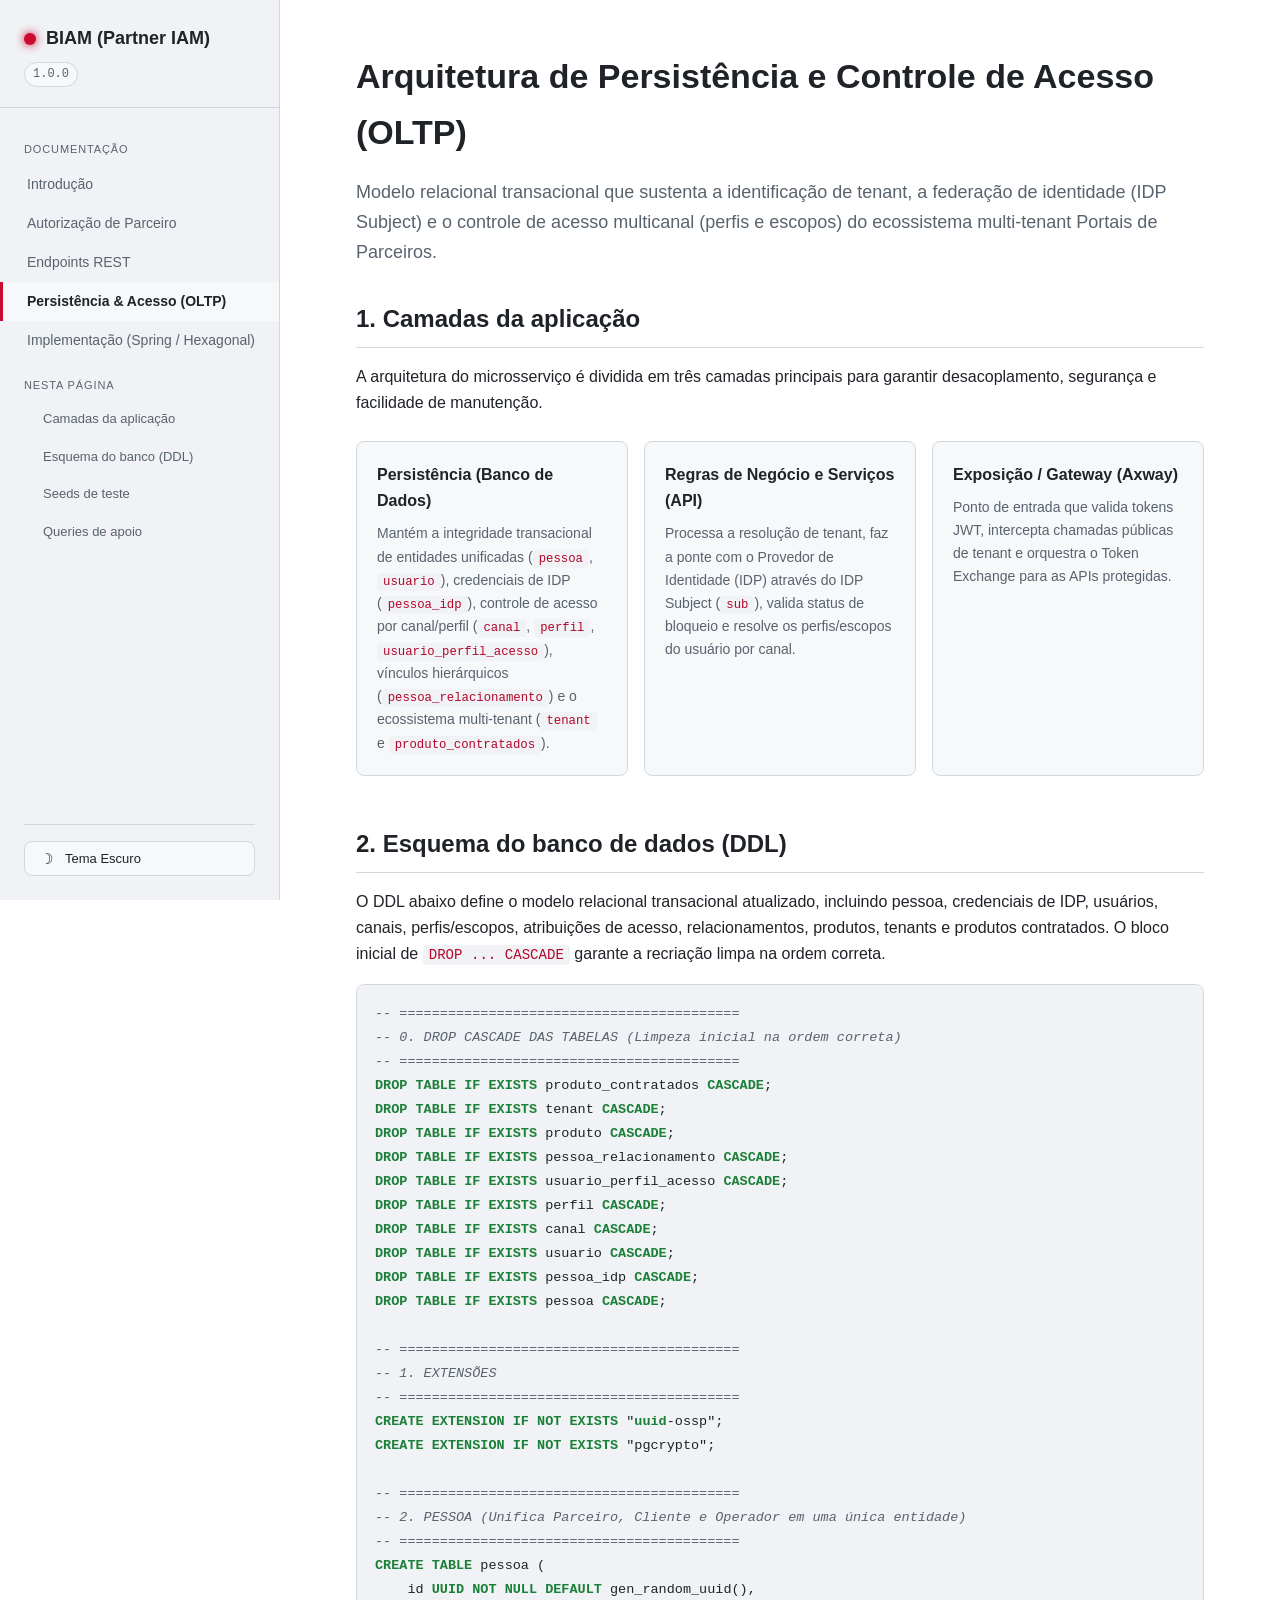
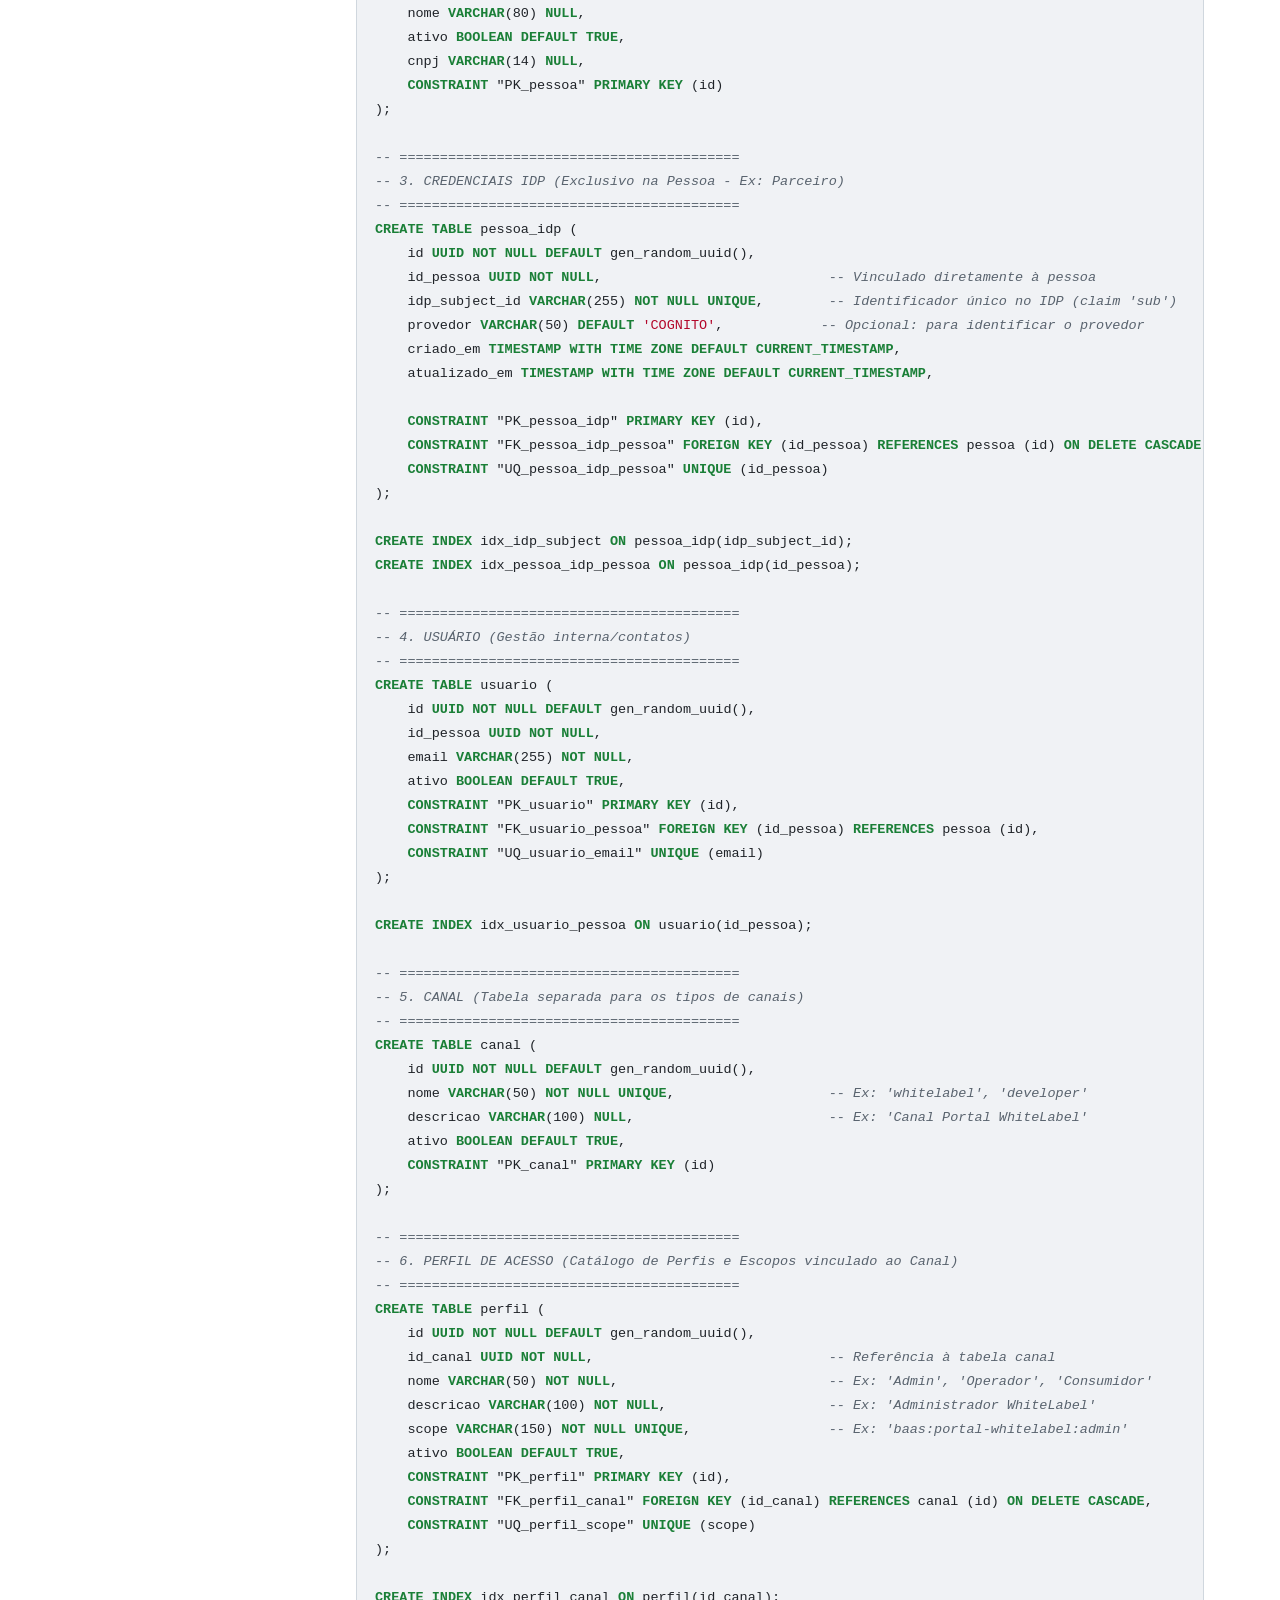
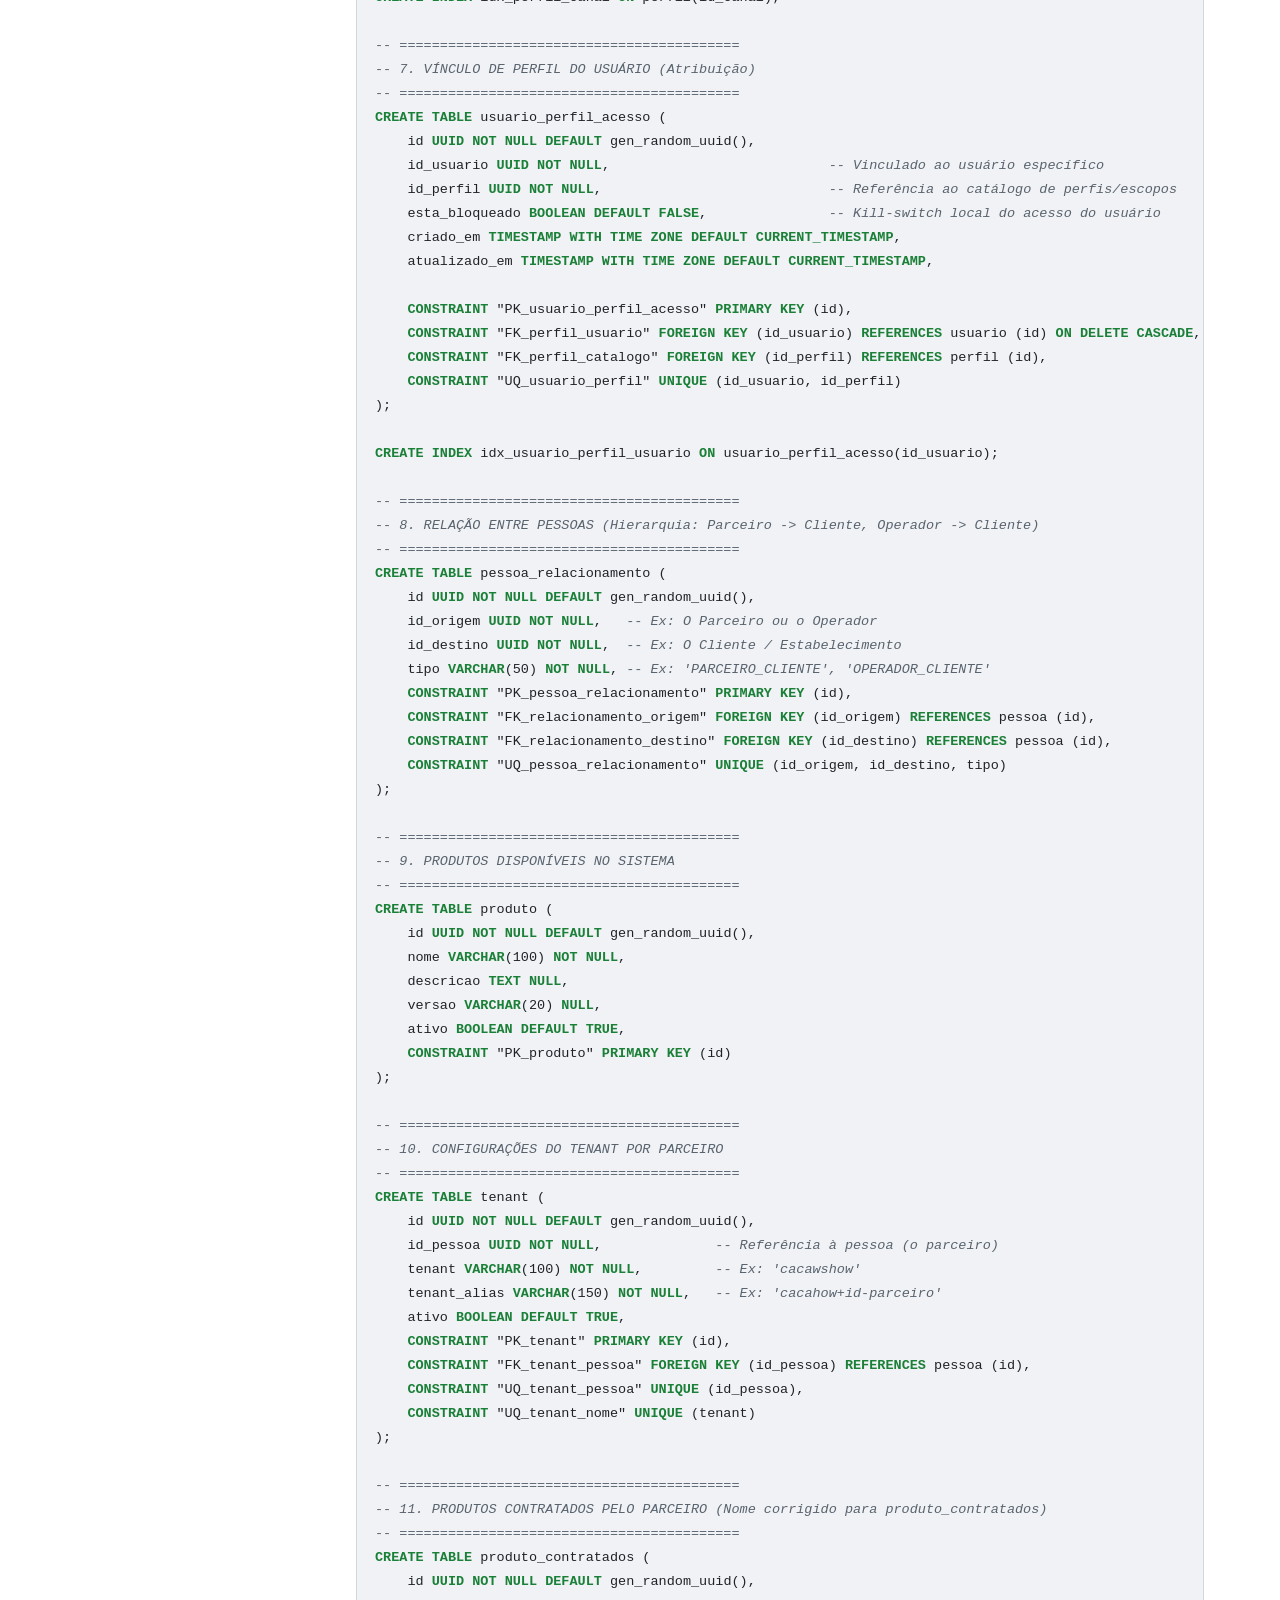
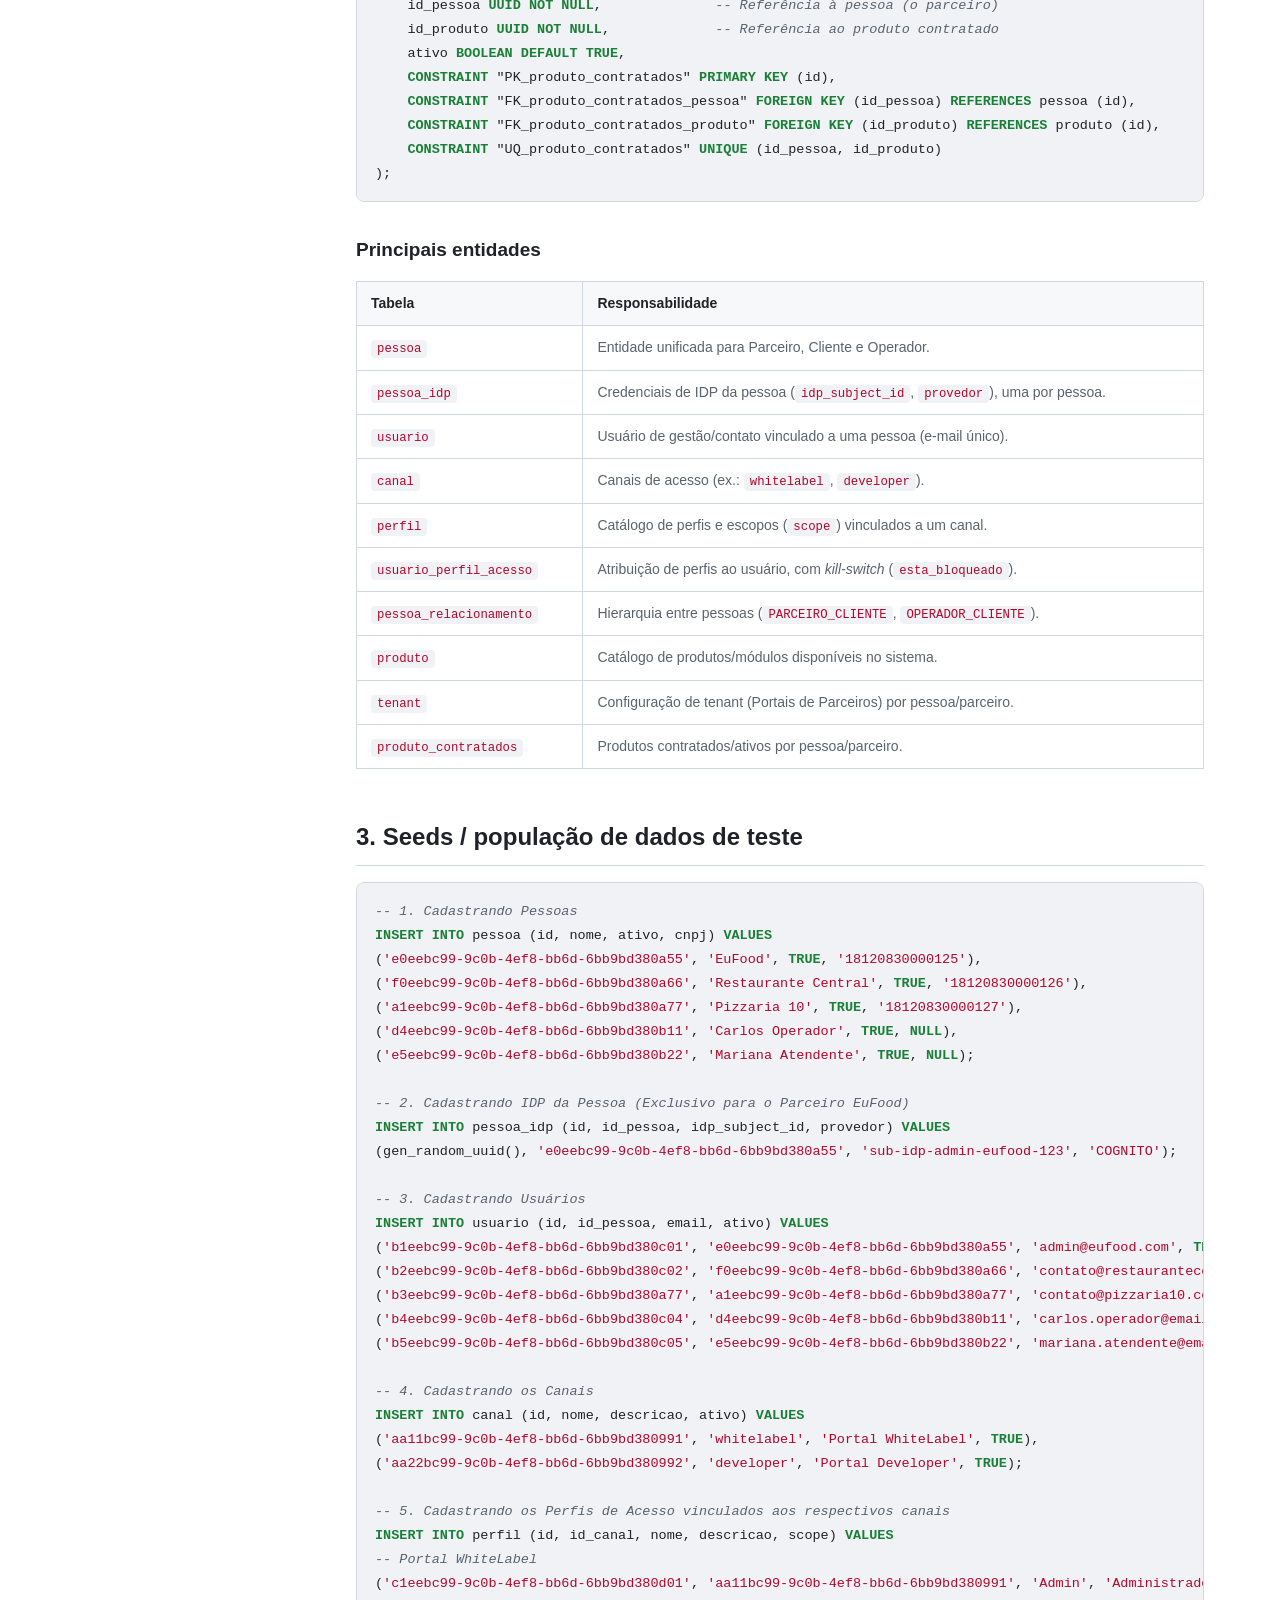
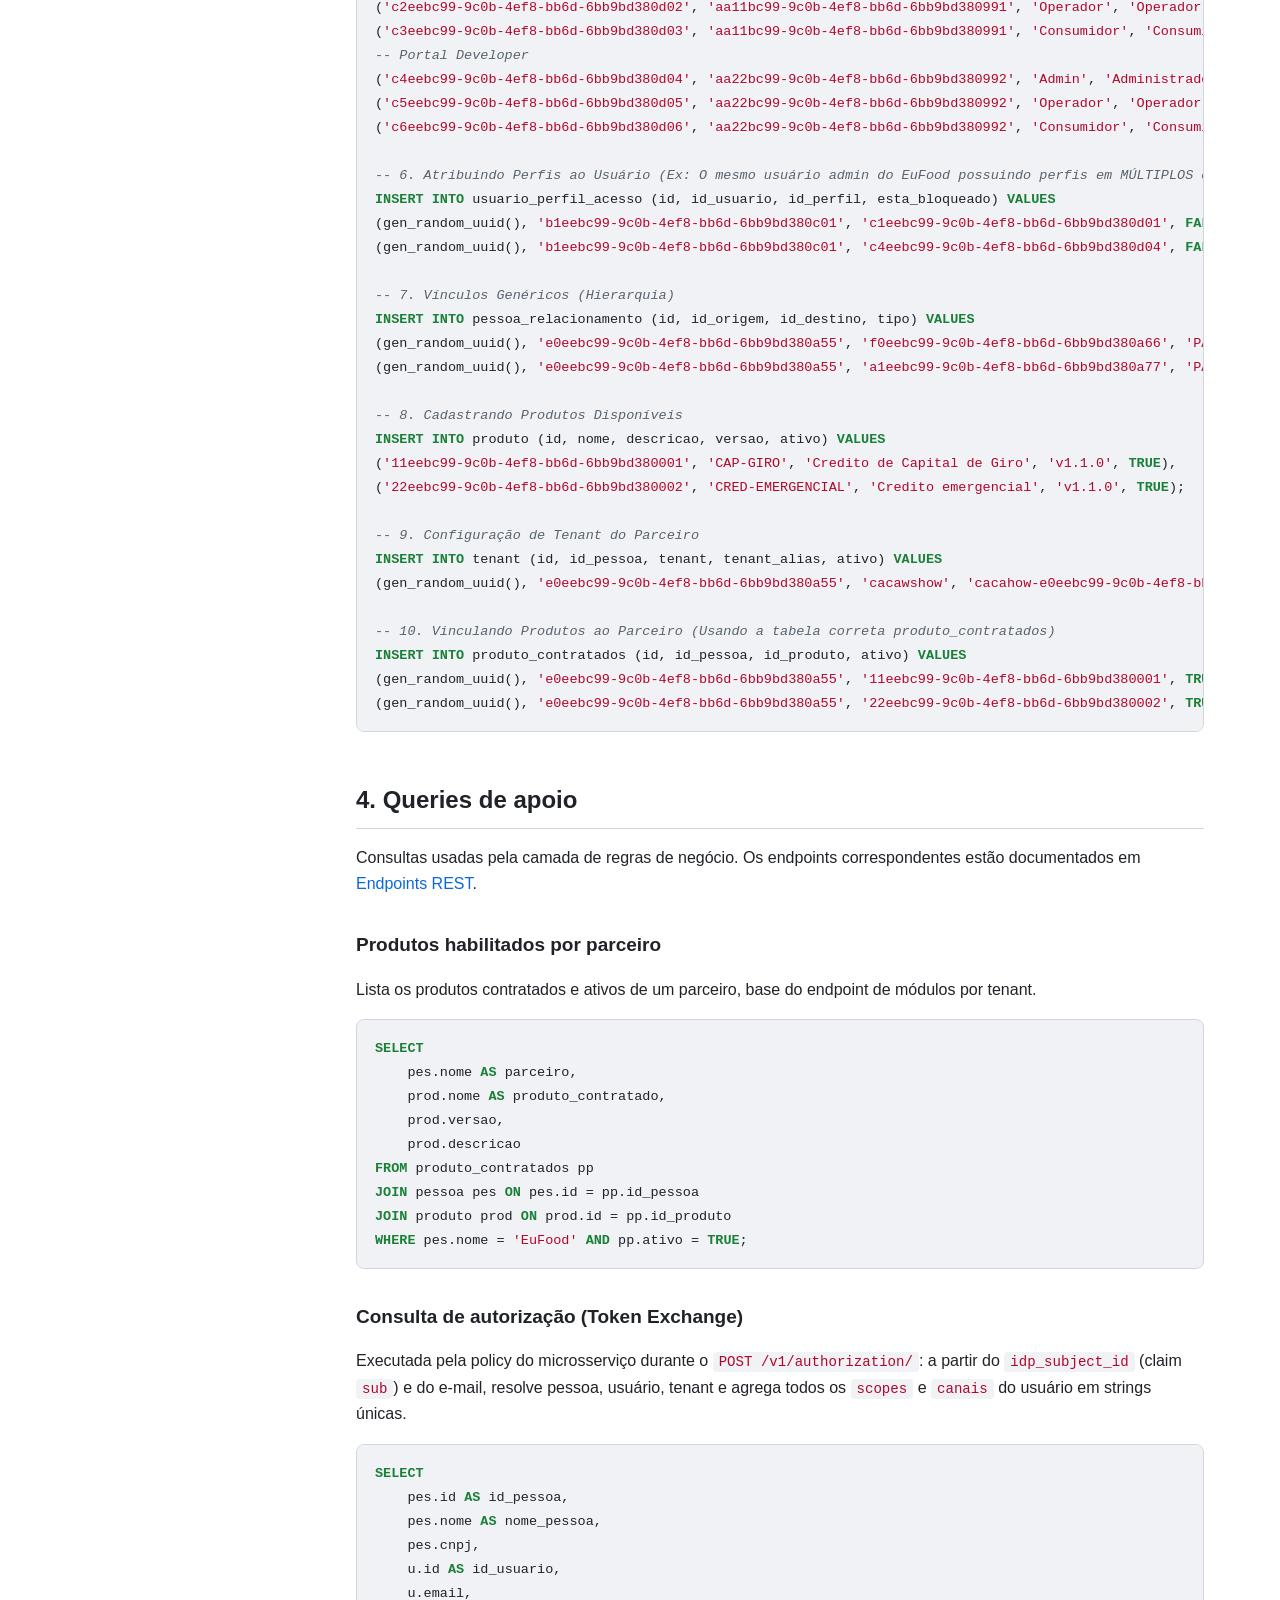
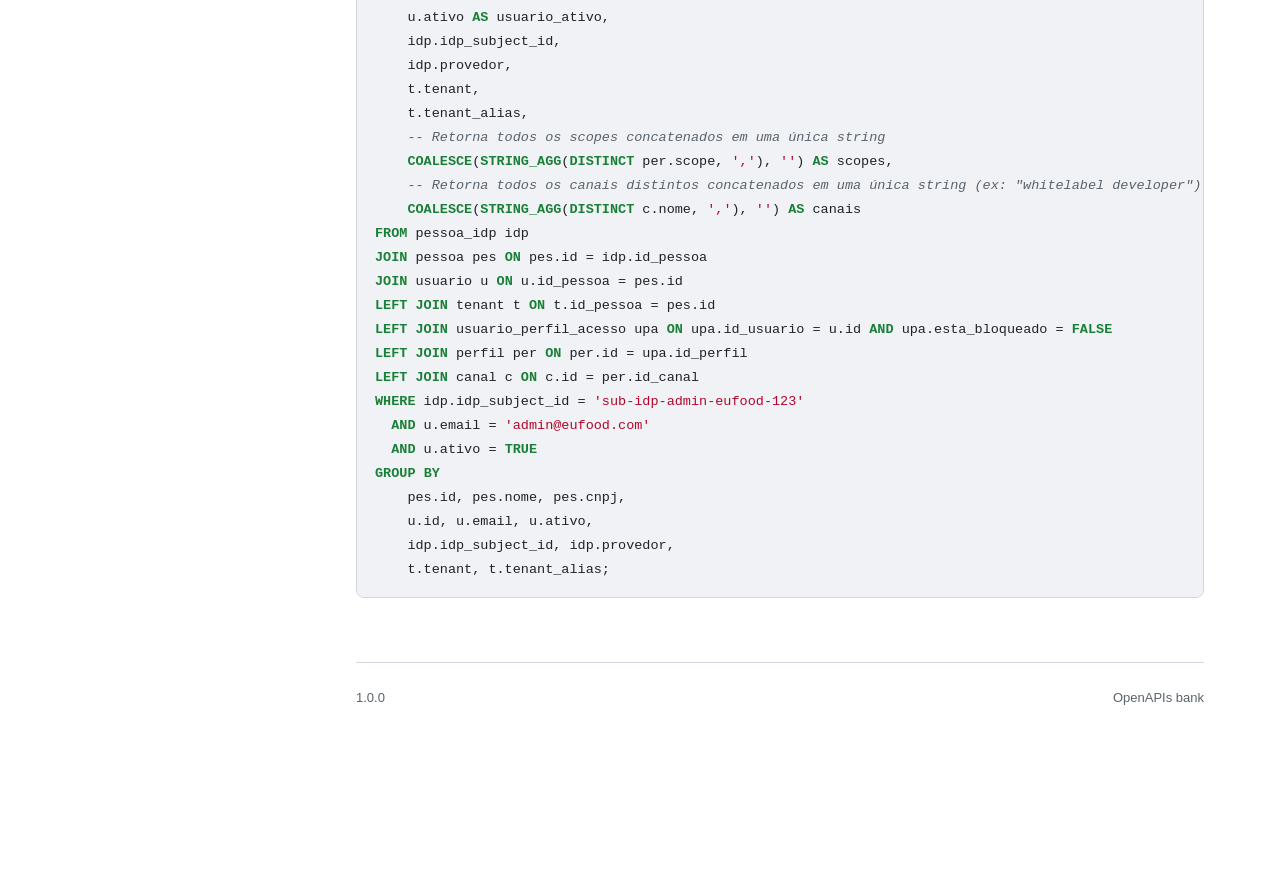
==== commit 73f1f657: "FEAT(CHANGE)" ====
--- a/arquitetura.html
+++ b/arquitetura.html
@@ -3,11 +3,11 @@
 <head>
     <meta charset="UTF-8">
     <meta name="viewport" content="width=device-width, initial-scale=1.0">
-    <title>PIAM (Partner IAM) · Persistência &amp; Acesso (OLTP)</title>
+    <title>BIAM (Partner IAM) · Persistência &amp; Acesso (OLTP)</title>
     <script>
         (function () {
             try {
-                var t = localStorage.getItem("piam-theme");
+                var t = localStorage.getItem("BIAM-theme");
                 if (!t) t = window.matchMedia("(prefers-color-scheme: dark)").matches ? "dark" : "light";
                 document.documentElement.setAttribute("data-theme", t);
             } catch (e) {
@@ -23,7 +23,7 @@
     <!-- ================= SIDEBAR ================= -->
     <aside class="sidebar">
         <div class="brand">
-            <h1><span class="dot"></span> PIAM (Partner IAM)</h1>
+            <h1><span class="dot"></span> BIAM (Partner IAM)</h1>
             <span class="ver">1.0.0</span>
         </div>
         <nav>
--- a/assets/style.css
+++ b/assets/style.css
@@ -1,5 +1,5 @@
 /* ==========================================================================
-   PIAM (Partner IAM) — documentacao
+   BIAM (Partner IAM) — documentacao
    Sidebar fixa. Temas dark/light via [data-theme]. Compartilhado por todas
    as paginas.
    ========================================================================== */
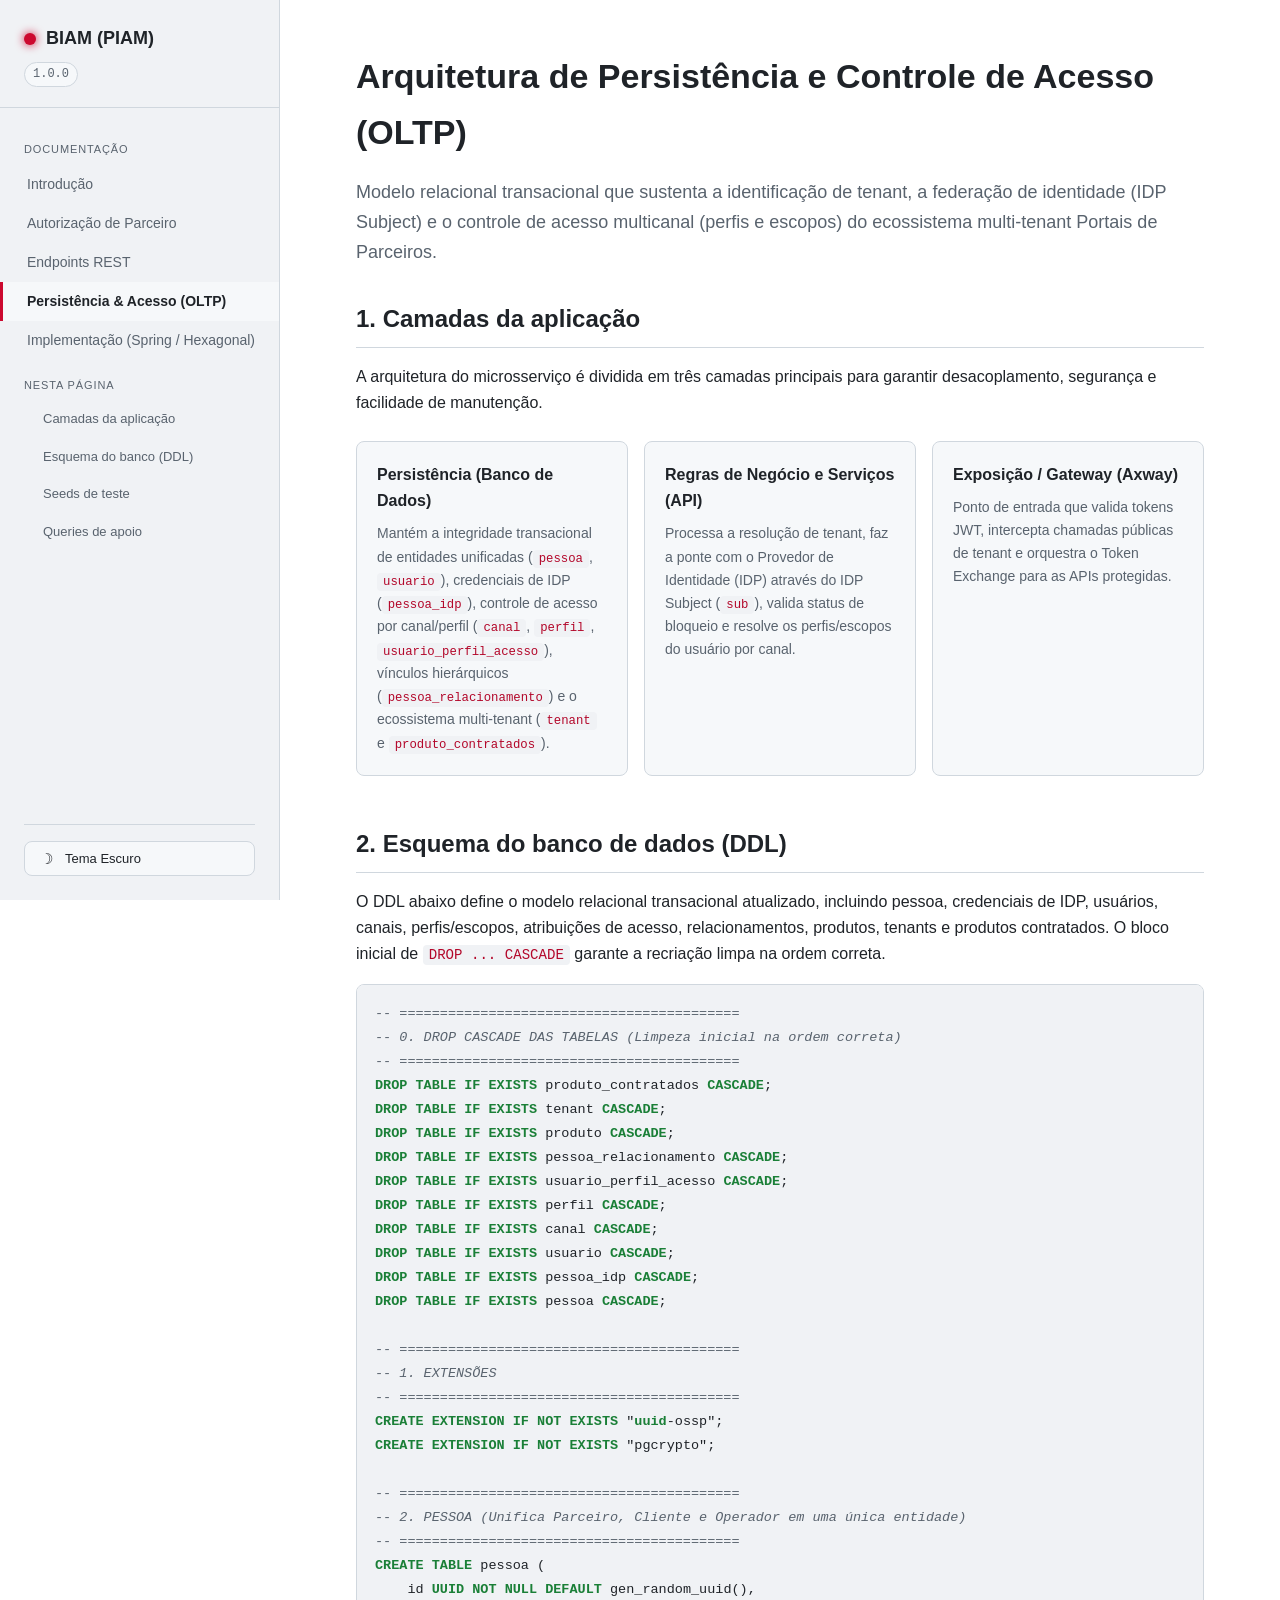
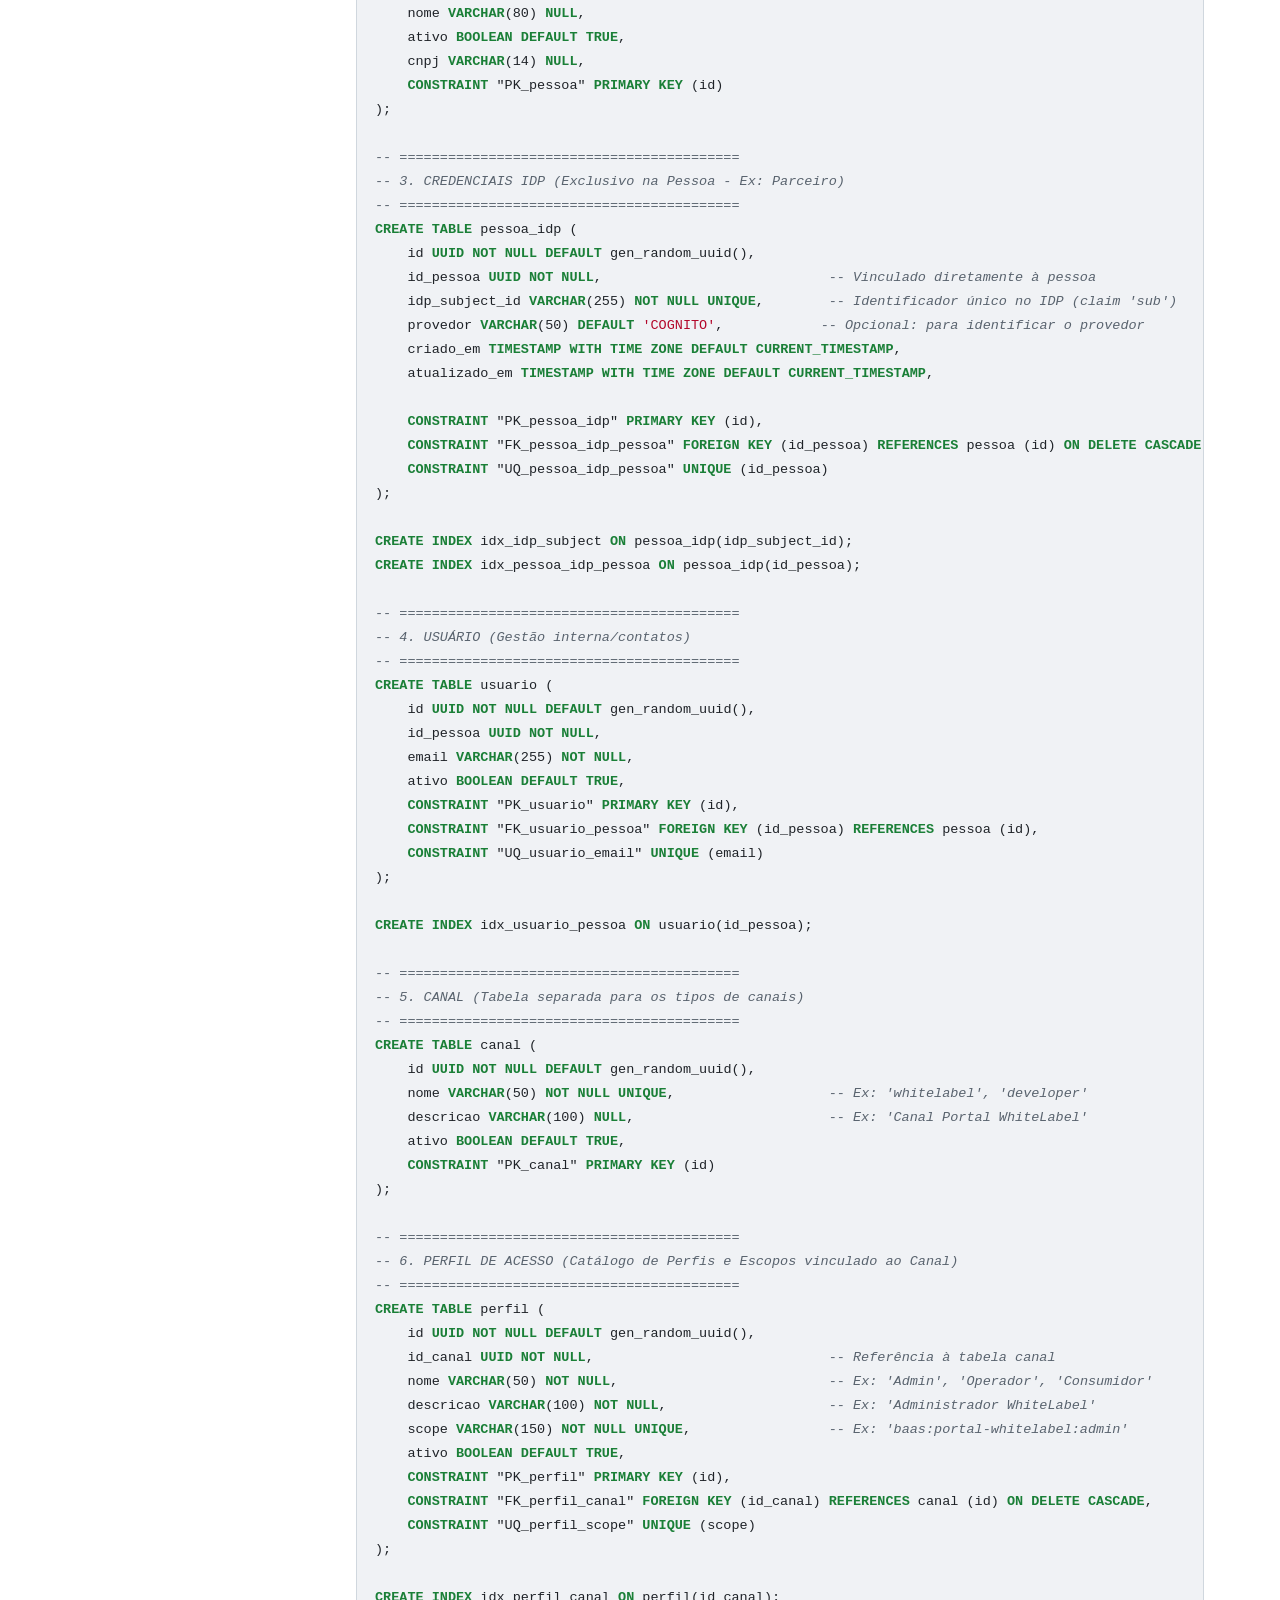
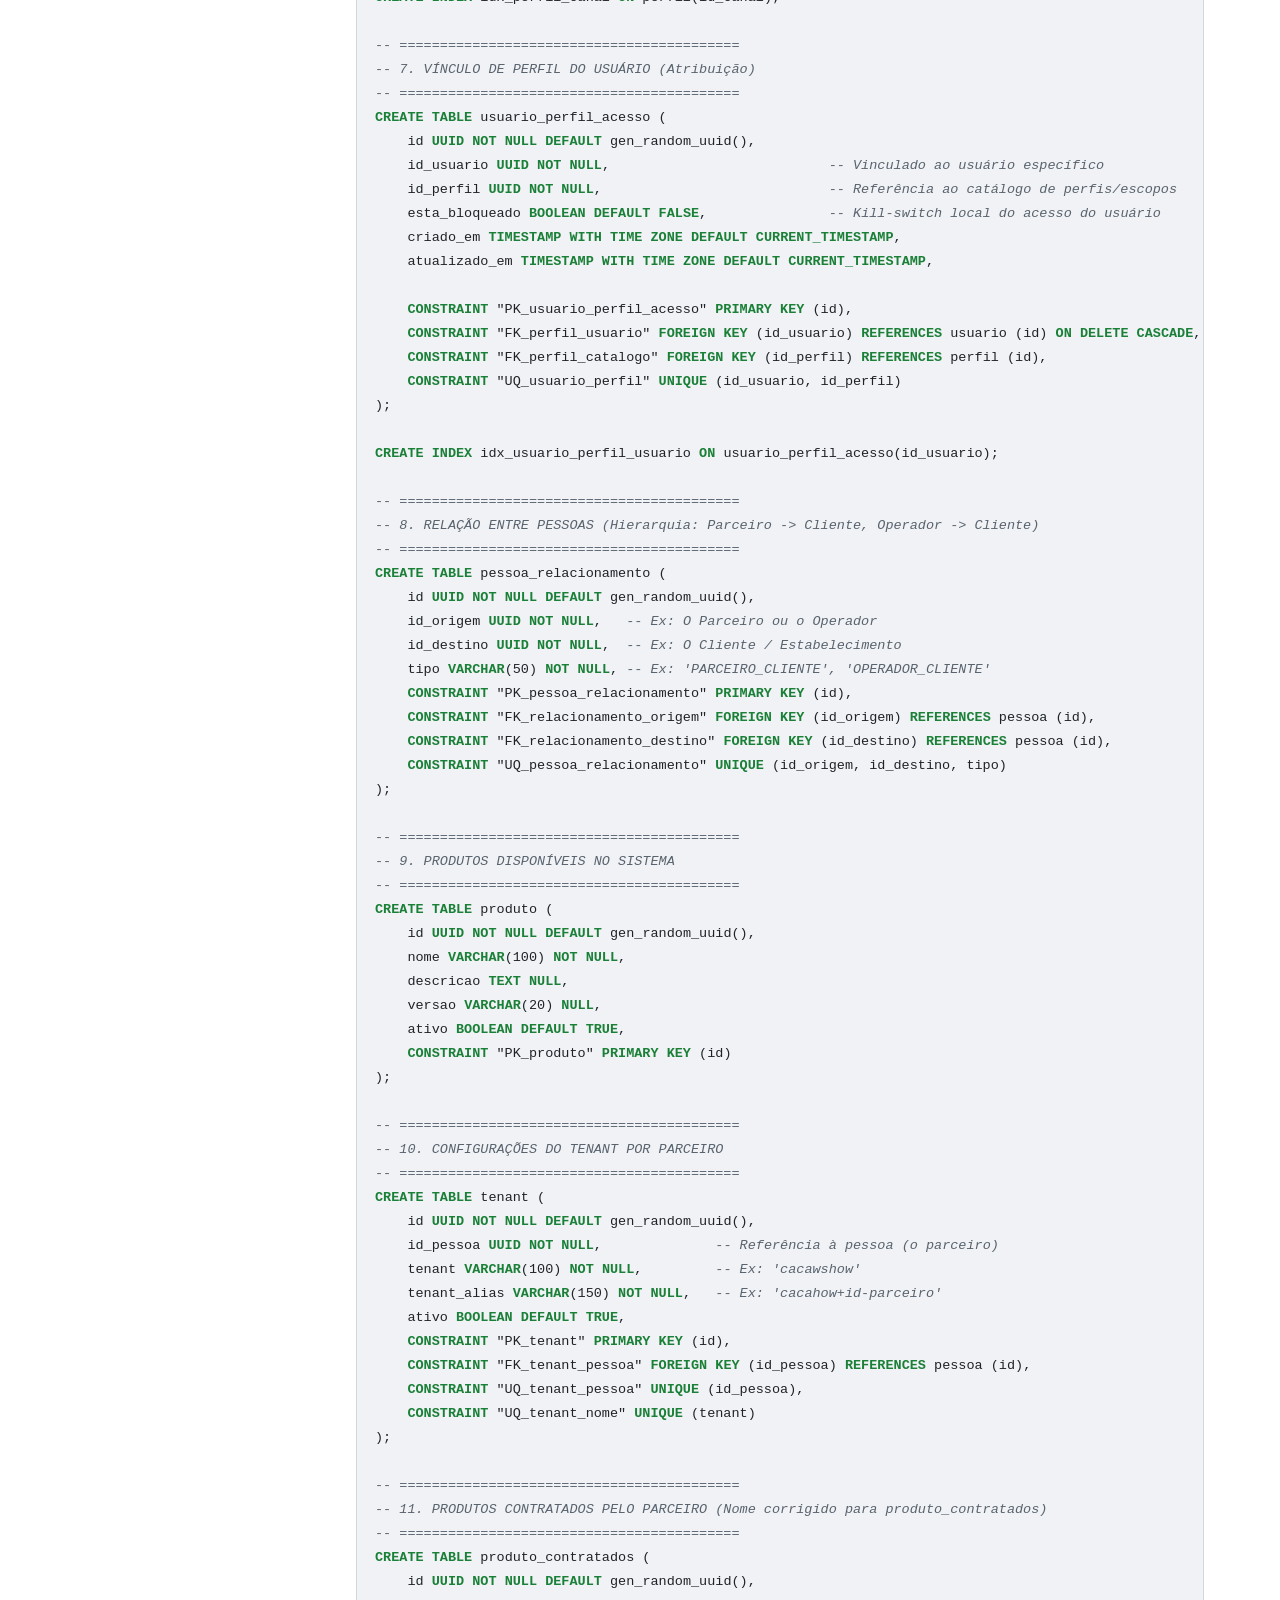
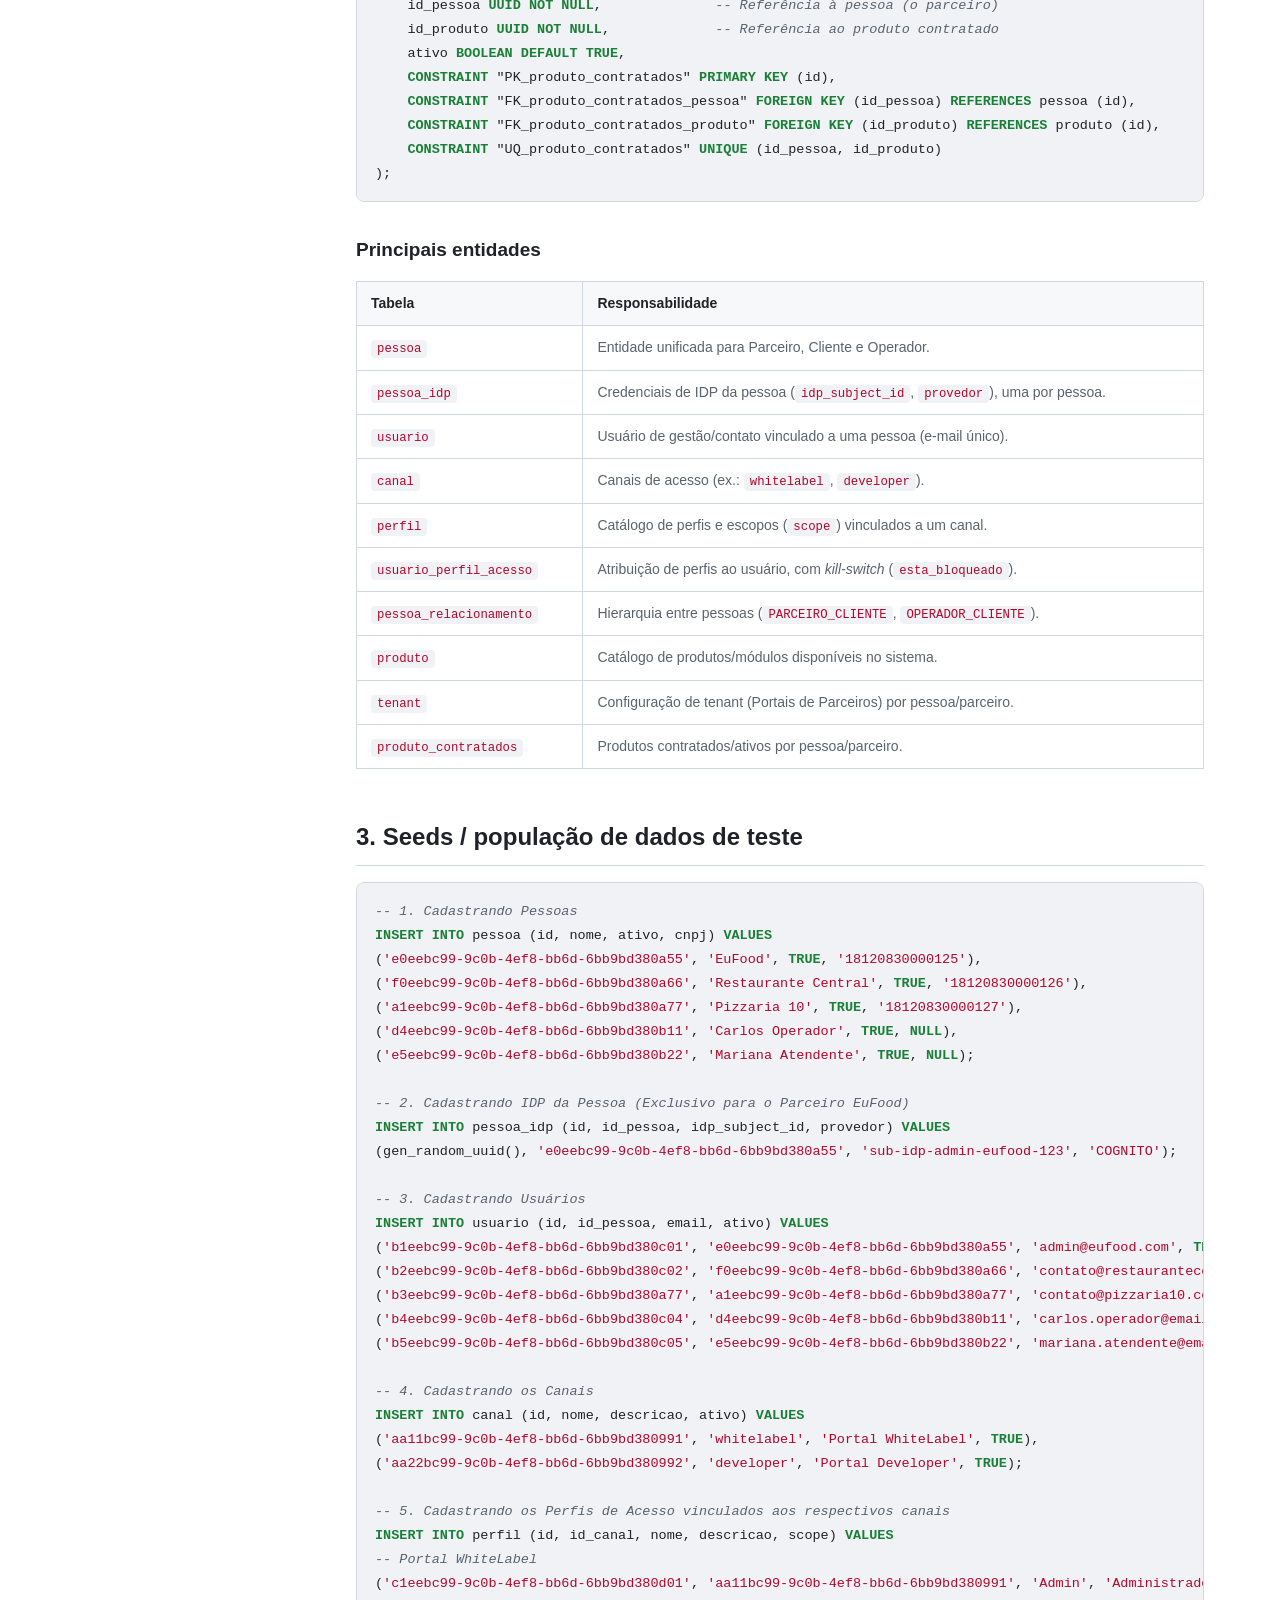
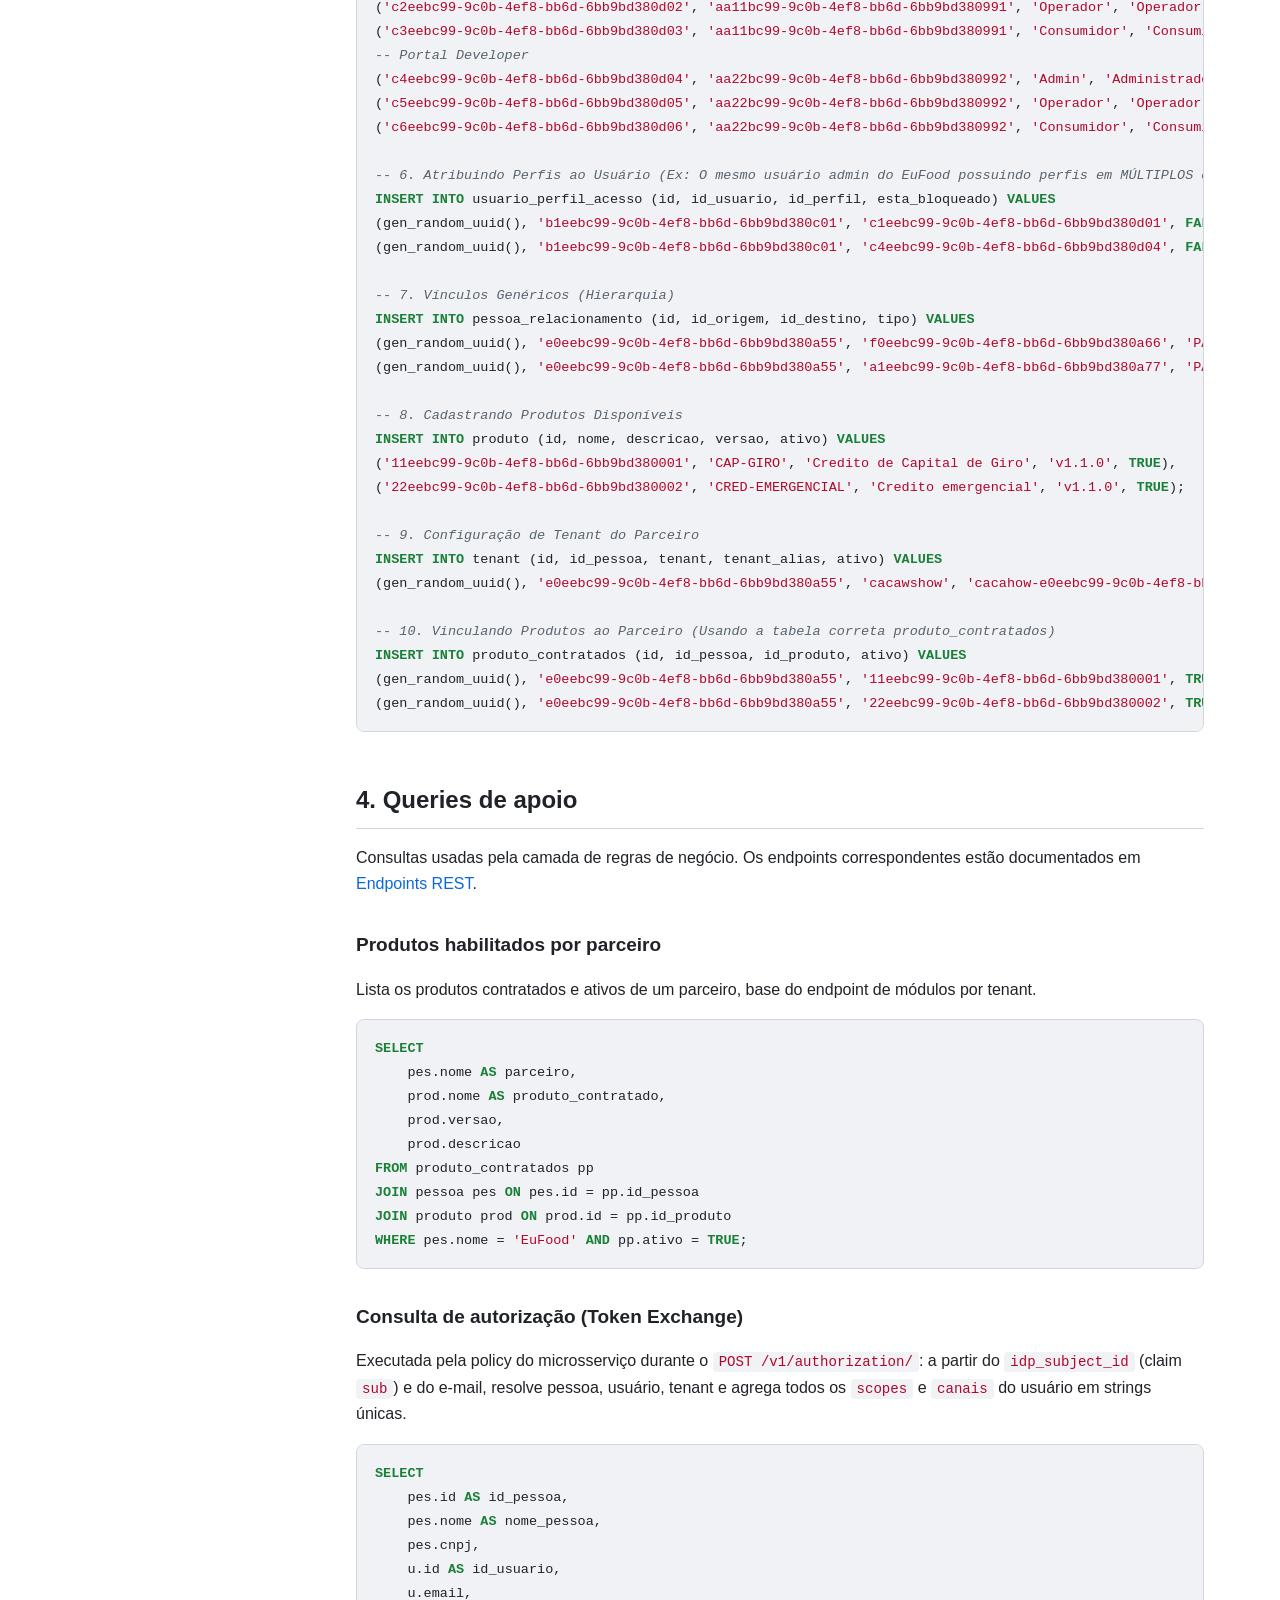
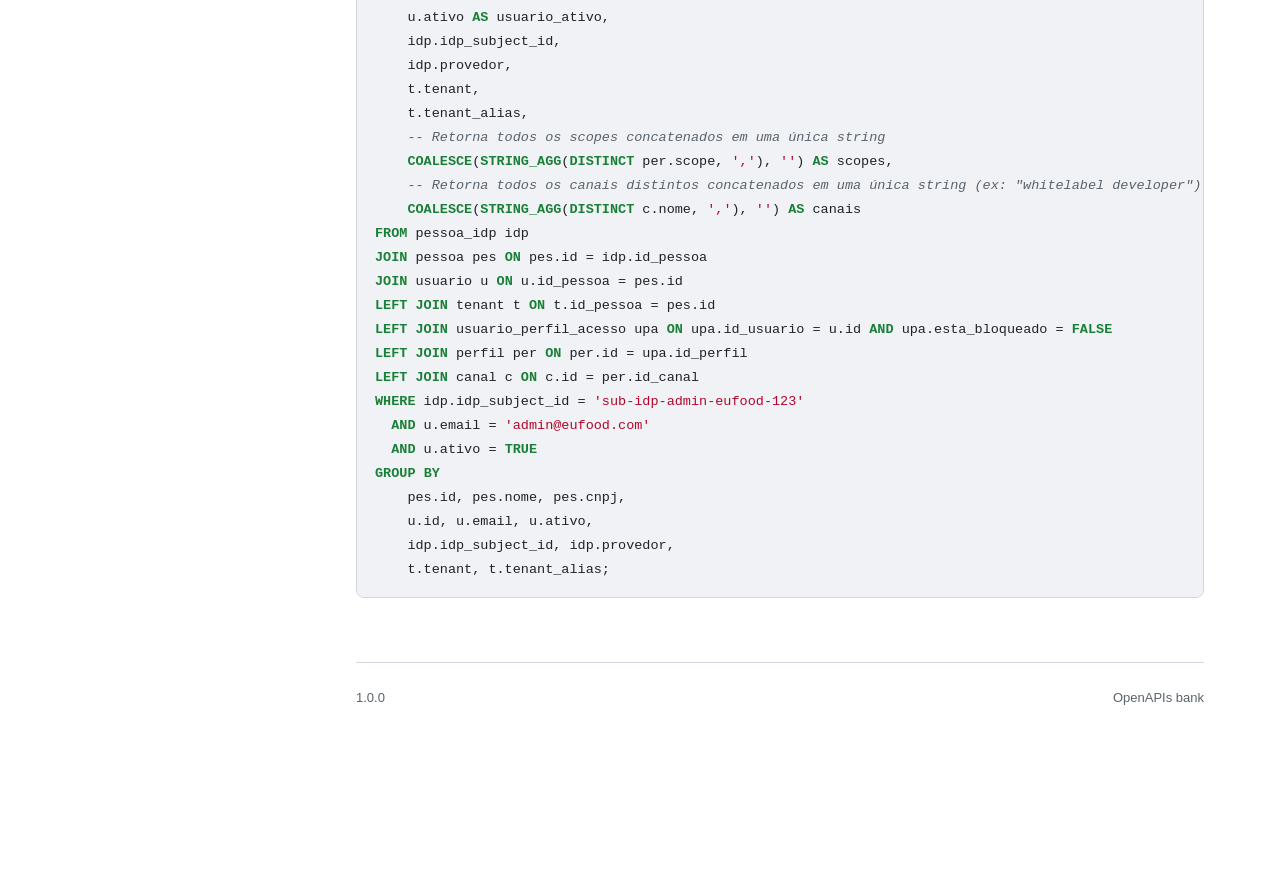
==== commit 2b006118: "FEAT(CHANGE)" ====
--- a/arquitetura.html
+++ b/arquitetura.html
@@ -3,7 +3,7 @@
 <head>
     <meta charset="UTF-8">
     <meta name="viewport" content="width=device-width, initial-scale=1.0">
-    <title>BIAM (Partner IAM) · Persistência &amp; Acesso (OLTP)</title>
+    <title>BIAM (PIAM) · Persistência &amp; Acesso (OLTP)</title>
     <script>
         (function () {
             try {
@@ -23,7 +23,7 @@
     <!-- ================= SIDEBAR ================= -->
     <aside class="sidebar">
         <div class="brand">
-            <h1><span class="dot"></span> BIAM (Partner IAM)</h1>
+            <h1><span class="dot"></span> BIAM (PIAM)</h1>
             <span class="ver">1.0.0</span>
         </div>
         <nav>
--- a/assets/style.css
+++ b/assets/style.css
@@ -1,5 +1,5 @@
 /* ==========================================================================
-   BIAM (Partner IAM) — documentacao
+   BIAM (PIAM) — documentacao
    Sidebar fixa. Temas dark/light via [data-theme]. Compartilhado por todas
    as paginas.
    ========================================================================== */
